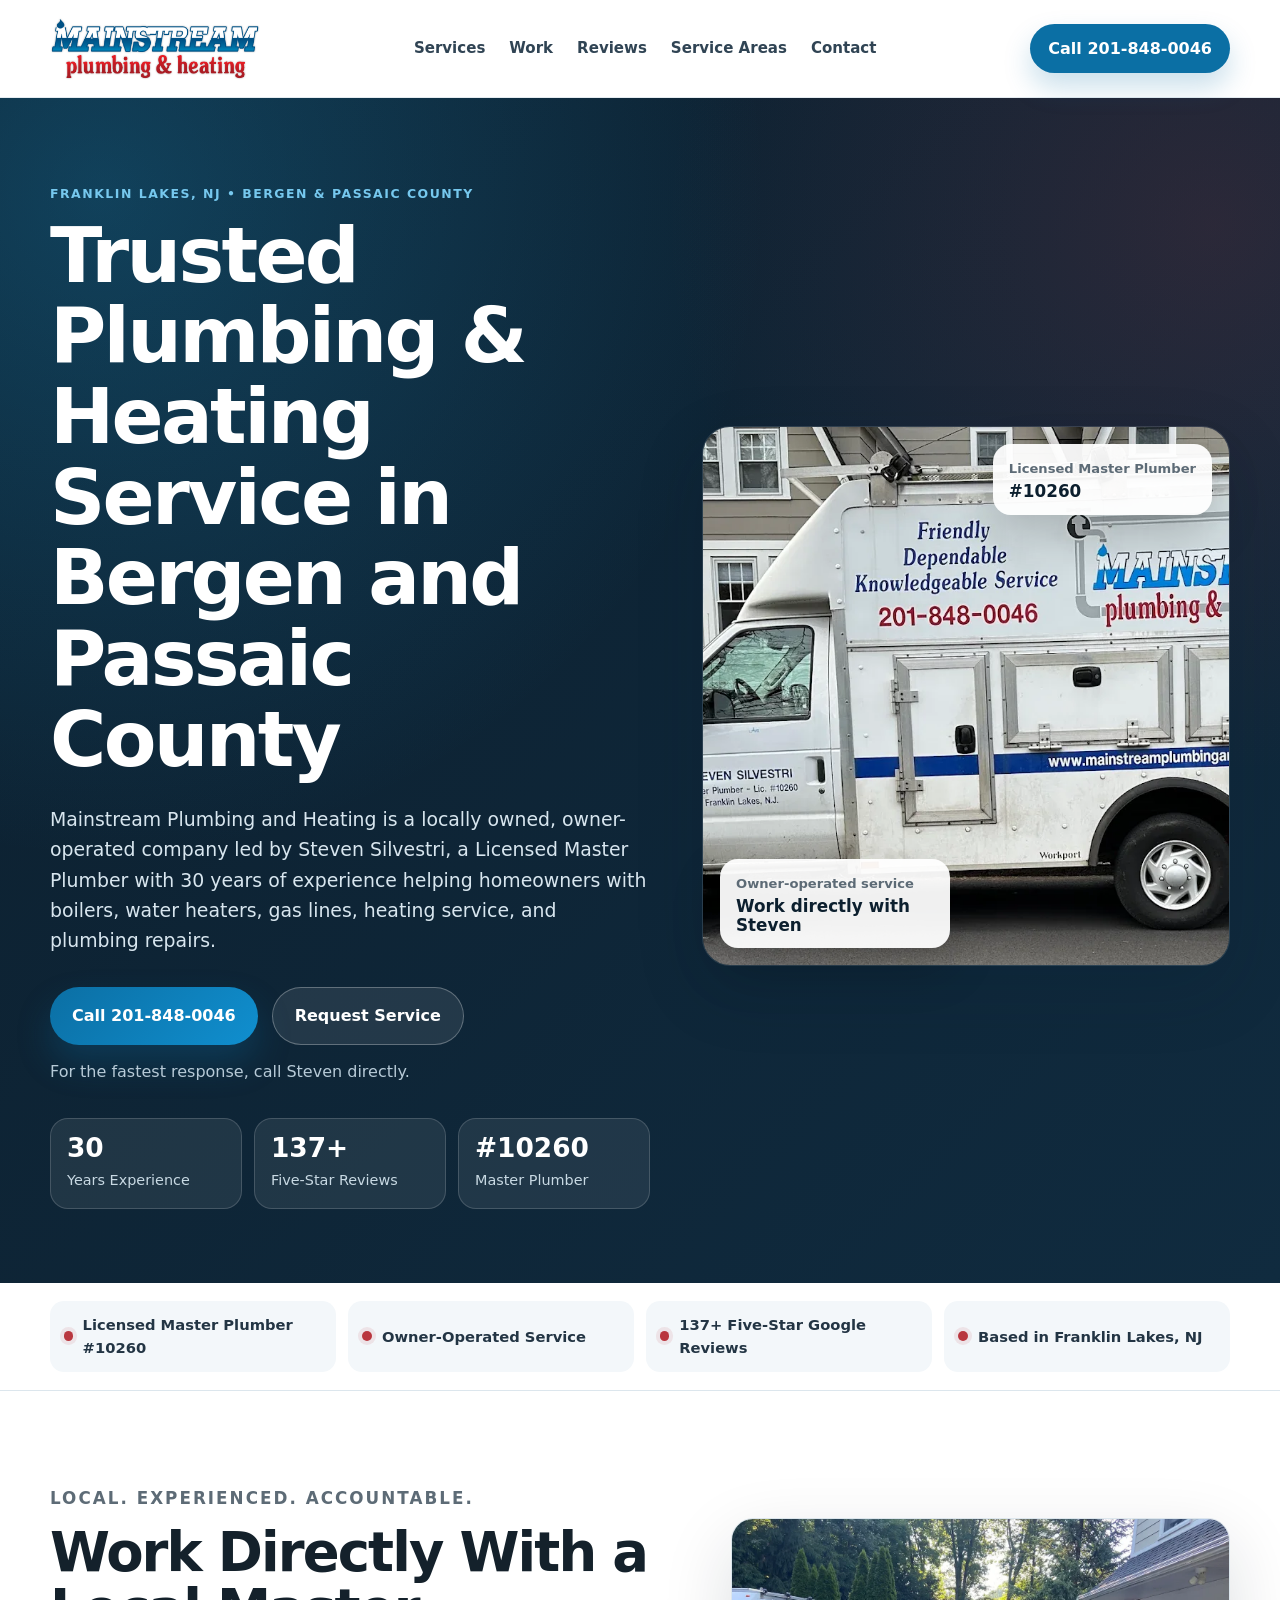
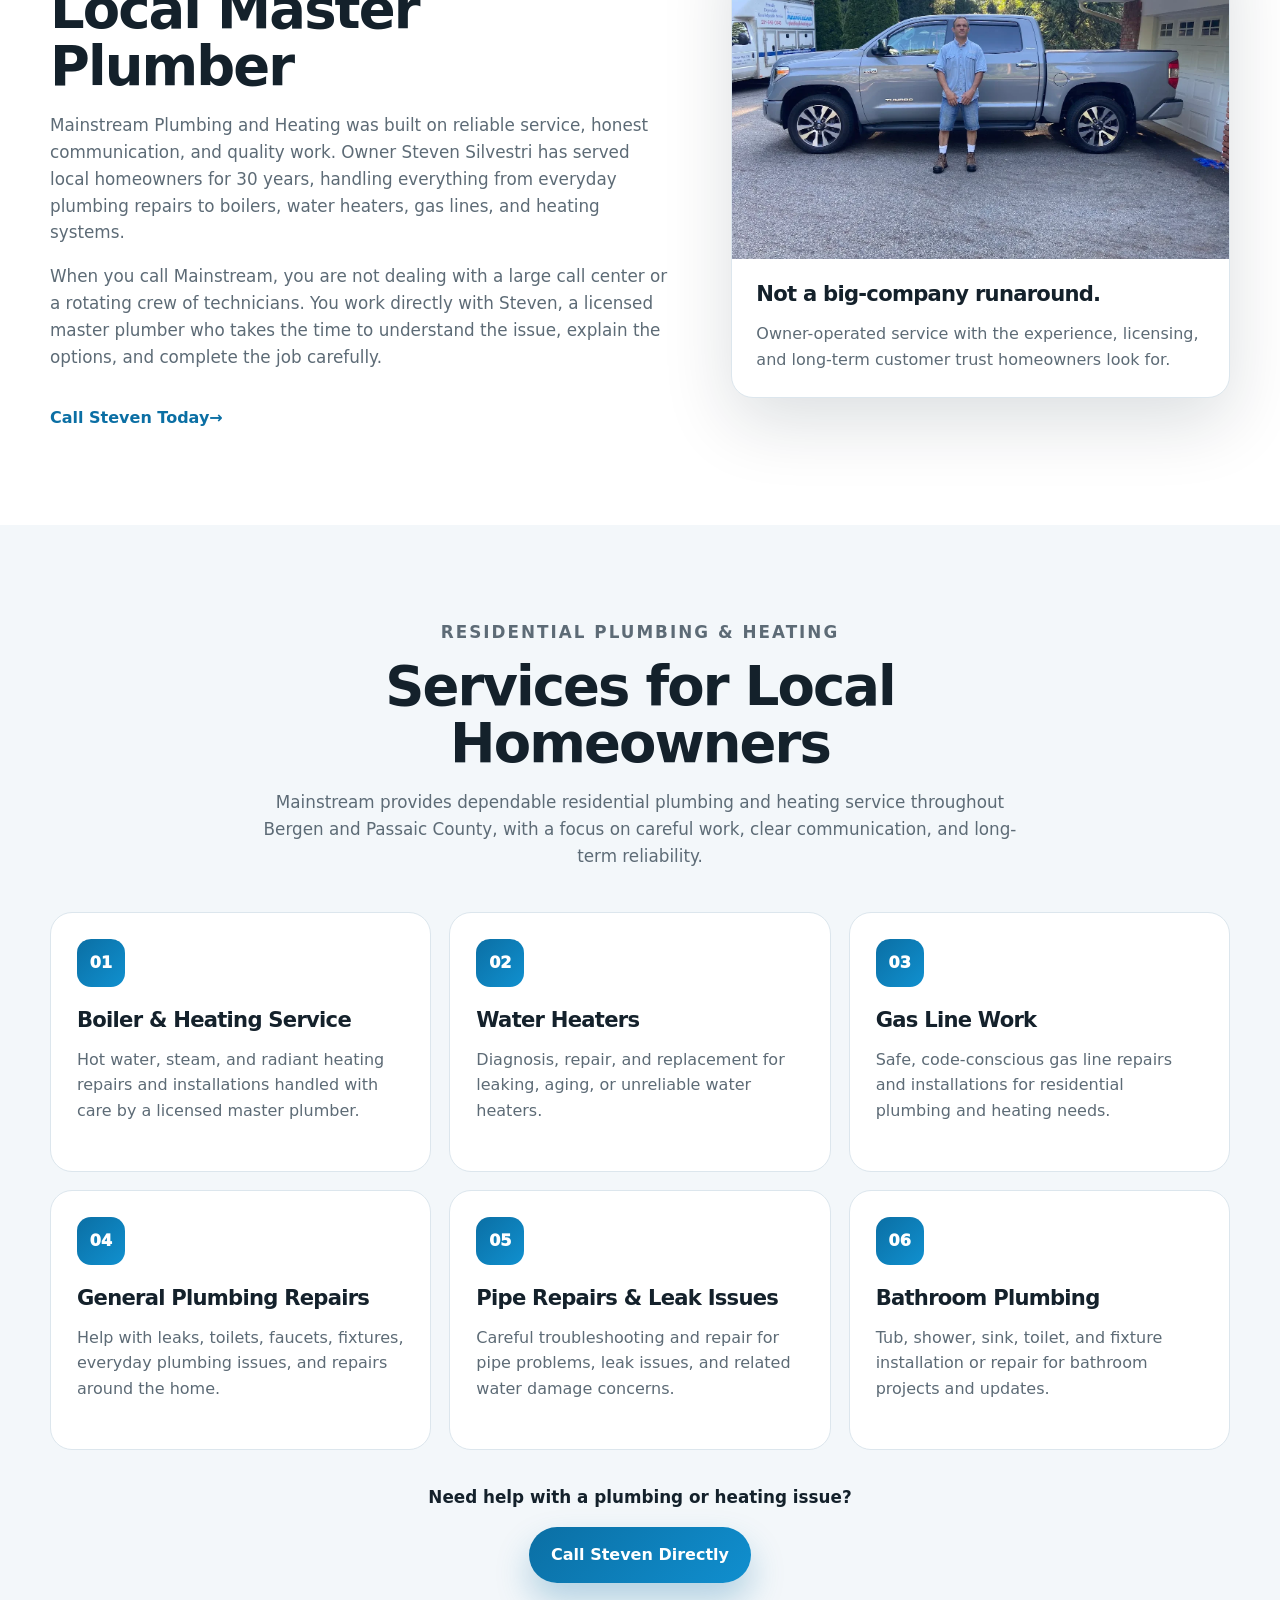
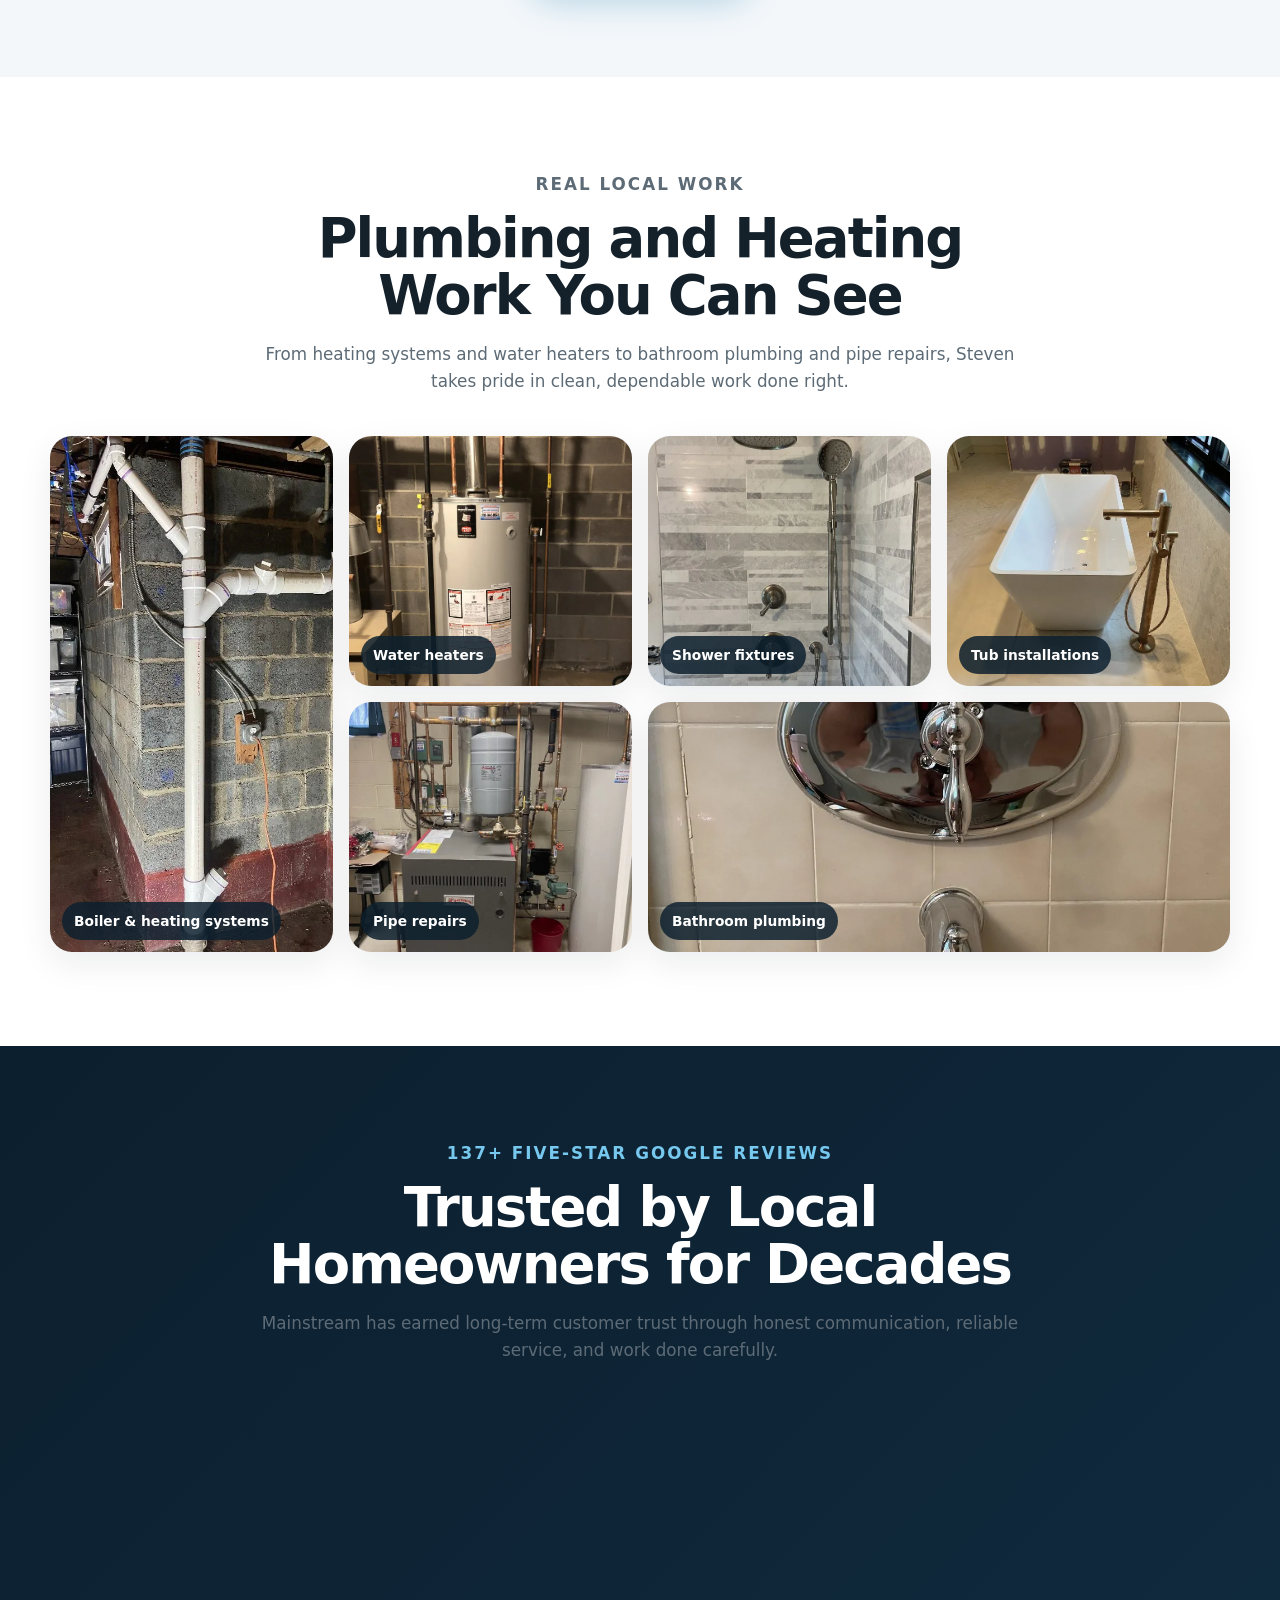
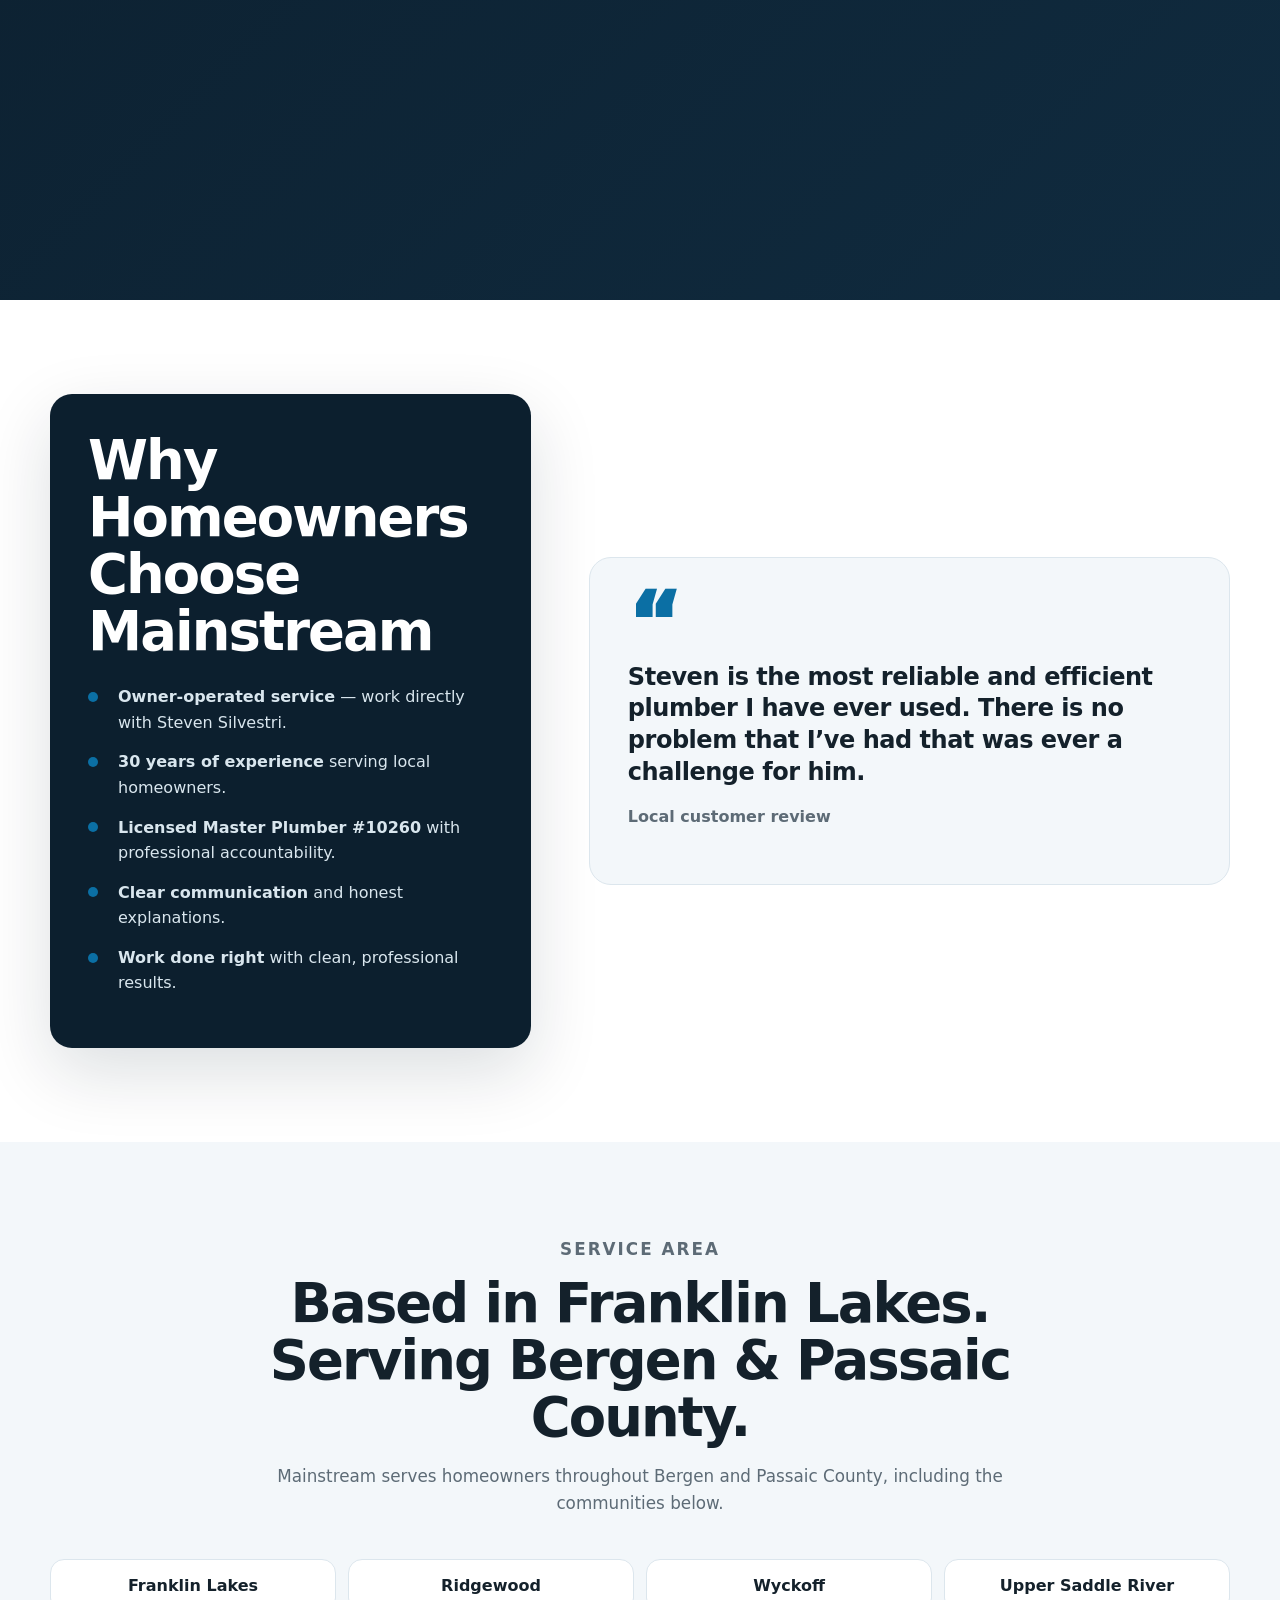
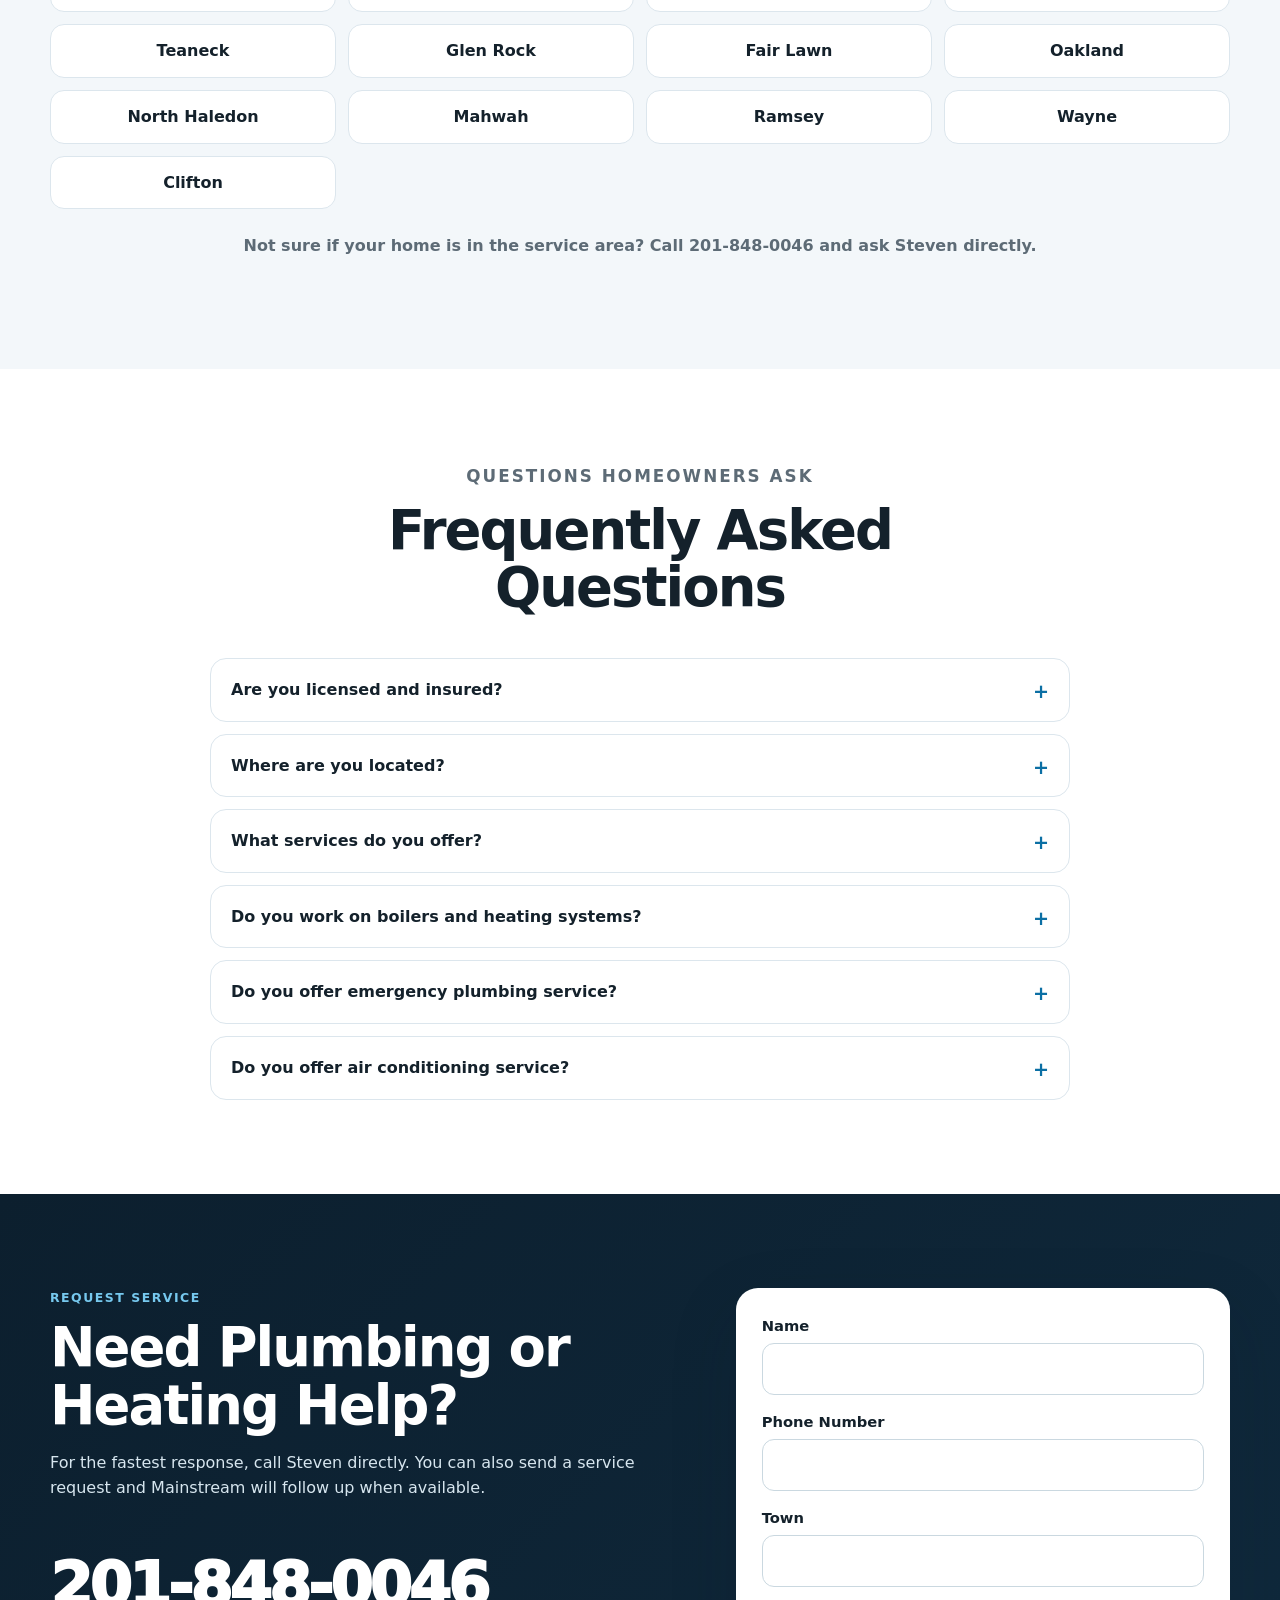
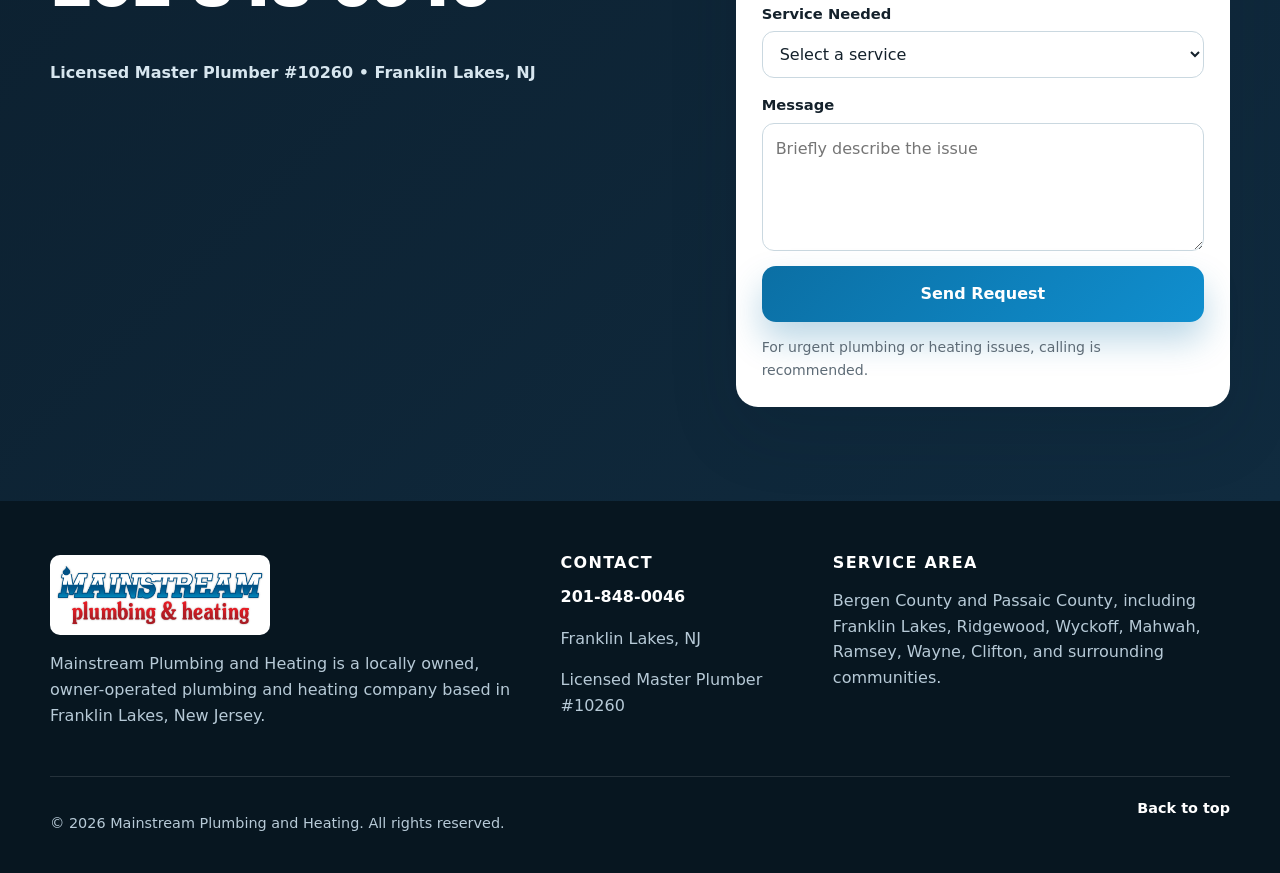
==== mainstream_site 2/index.html @ f7c39eb9 "Add files via upload" ====
<!doctype html>
<html lang="en">
<head>
  <meta charset="utf-8">
  <meta name="viewport" content="width=device-width, initial-scale=1">
  <title>Mainstream Plumbing and Heating | Franklin Lakes NJ Plumber</title>
  <meta name="description" content="Mainstream Plumbing and Heating is an owner-operated plumbing and heating company based in Franklin Lakes, NJ. Call Steven Silvestri, Licensed Master Plumber #10260, for boilers, water heaters, gas lines, and plumbing repairs across Bergen and Passaic County.">
  <meta name="theme-color" content="#0b5d8f">
  <meta property="og:title" content="Mainstream Plumbing and Heating | Franklin Lakes NJ Plumber">
  <meta property="og:description" content="Owner-operated plumbing and heating service in Bergen and Passaic County. Licensed Master Plumber #10260. 30 years of experience. 137+ five-star Google reviews.">
  <meta property="og:type" content="website">
  <meta property="og:image" content="assets/steven-truck.webp">
  <link rel="canonical" href="https://mainstreamplumbingandheating.com/">
  <link rel="stylesheet" href="styles.css">
  <script type="application/ld+json">
  {
    "@context": "https://schema.org",
    "@type": "Plumber",
    "name": "Mainstream Plumbing and Heating",
    "image": "https://mainstreamplumbingandheating.com/assets/logo.png",
    "url": "https://mainstreamplumbingandheating.com/",
    "telephone": "+1-201-848-0046",
    "email": "mainstream95@yahoo.com",
    "founder": "Steven Silvestri",
    "address": {
      "@type": "PostalAddress",
      "addressLocality": "Franklin Lakes",
      "addressRegion": "NJ",
      "addressCountry": "US"
    },
    "areaServed": ["Bergen County NJ", "Passaic County NJ", "Franklin Lakes NJ", "Ridgewood NJ", "Wyckoff NJ", "Upper Saddle River NJ", "Teaneck NJ", "Glen Rock NJ", "Fair Lawn NJ", "Oakland NJ", "North Haledon NJ", "Mahwah NJ", "Ramsey NJ", "Wayne NJ", "Clifton NJ"],
    "priceRange": "$$",
    "description": "Owner-operated plumbing and heating service based in Franklin Lakes, NJ. Licensed Master Plumber #10260 serving Bergen and Passaic County homeowners."
  }
  </script>
</head>
<body>
  <a class="skip-link" href="#main">Skip to main content</a>

  <header class="site-header" data-header>
    <div class="container header-inner">
      <a class="brand" href="#top" aria-label="Mainstream Plumbing and Heating home">
        <img src="assets/logo.png" alt="Mainstream Plumbing and Heating logo" width="375" height="123">
      </a>
      <nav class="desktop-nav" aria-label="Primary navigation">
        <a href="#services">Services</a>
        <a href="#work">Work</a>
        <a href="#reviews">Reviews</a>
        <a href="#areas">Service Areas</a>
        <a href="#contact">Contact</a>
      </nav>
      <a class="header-call" href="tel:12018480046" aria-label="Call Mainstream Plumbing and Heating at 201-848-0046">Call 201-848-0046</a>
      <button class="menu-toggle" type="button" aria-expanded="false" aria-controls="mobile-menu" data-menu-toggle>
        <span></span><span></span><span></span>
        <span class="sr-only">Open menu</span>
      </button>
    </div>
    <nav id="mobile-menu" class="mobile-nav" aria-label="Mobile navigation" data-mobile-nav>
      <a href="#services">Services</a>
      <a href="#work">Work</a>
      <a href="#reviews">Reviews</a>
      <a href="#areas">Service Areas</a>
      <a href="#contact">Contact</a>
      <a class="mobile-call" href="tel:12018480046">Call 201-848-0046</a>
    </nav>
  </header>

  <main id="main">
    <section id="top" class="hero section-dark">
      <div class="container hero-grid">
        <div class="hero-copy reveal">
          <p class="eyebrow">Franklin Lakes, NJ • Bergen & Passaic County</p>
          <h1>Trusted Plumbing & Heating Service in Bergen and Passaic County</h1>
          <p class="hero-text">Mainstream Plumbing and Heating is a locally owned, owner-operated company led by Steven Silvestri, a Licensed Master Plumber with 30 years of experience helping homeowners with boilers, water heaters, gas lines, heating service, and plumbing repairs.</p>
          <div class="hero-actions">
            <a class="btn btn-primary" href="tel:12018480046">Call 201-848-0046</a>
            <a class="btn btn-secondary" href="#contact">Request Service</a>
          </div>
          <p class="fast-note">For the fastest response, call Steven directly.</p>
          <div class="stat-row" aria-label="Business highlights">
            <div><strong>30</strong><span>Years Experience</span></div>
            <div><strong>137+</strong><span>Five-Star Reviews</span></div>
            <div><strong>#10260</strong><span>Master Plumber</span></div>
          </div>
        </div>
        <div class="hero-media reveal reveal-delay-1">
          <img src="assets/steven-truck.webp" alt="Steven Silvestri standing with Mainstream Plumbing and Heating work vehicles" width="1360" height="754" fetchpriority="high">
          <div class="floating-card top-card">
            <span>Licensed Master Plumber</span>
            <strong>#10260</strong>
          </div>
          <div class="floating-card bottom-card">
            <span>Owner-operated service</span>
            <strong>Work directly with Steven</strong>
          </div>
        </div>
      </div>
    </section>

    <section class="trust-strip" aria-label="Trust highlights">
      <div class="container trust-grid reveal-group">
        <div class="trust-item reveal"><span></span>Licensed Master Plumber #10260</div>
        <div class="trust-item reveal"><span></span>Owner-Operated Service</div>
        <div class="trust-item reveal"><span></span>137+ Five-Star Google Reviews</div>
        <div class="trust-item reveal"><span></span>Based in Franklin Lakes, NJ</div>
      </div>
    </section>

    <section class="section about" id="about">
      <div class="container split-grid">
        <div class="section-copy reveal">
          <p class="eyebrow">Local. Experienced. Accountable.</p>
          <h2>Work Directly With a Local Master Plumber</h2>
          <p>Mainstream Plumbing and Heating was built on reliable service, honest communication, and quality work. Owner Steven Silvestri has served local homeowners for 30 years, handling everything from everyday plumbing repairs to boilers, water heaters, gas lines, and heating systems.</p>
          <p>When you call Mainstream, you are not dealing with a large call center or a rotating crew of technicians. You work directly with Steven, a licensed master plumber who takes the time to understand the issue, explain the options, and complete the job carefully.</p>
          <a class="text-link" href="tel:12018480046">Call Steven Today <span aria-hidden="true">→</span></a>
        </div>
        <div class="about-card reveal reveal-delay-1">
          <img src="assets/truck.webp" alt="Mainstream Plumbing and Heating service truck with logo and phone number" width="1360" height="1020" loading="lazy">
          <div class="card-copy">
            <h3>Not a big-company runaround.</h3>
            <p>Owner-operated service with the experience, licensing, and long-term customer trust homeowners look for.</p>
          </div>
        </div>
      </div>
    </section>

    <section class="section services section-soft" id="services">
      <div class="container">
        <div class="section-heading reveal">
          <p class="eyebrow">Residential Plumbing & Heating</p>
          <h2>Services for Local Homeowners</h2>
          <p>Mainstream provides dependable residential plumbing and heating service throughout Bergen and Passaic County, with a focus on careful work, clear communication, and long-term reliability.</p>
        </div>
        <div class="services-grid reveal-group">
          <article class="service-card reveal">
            <div class="service-icon">01</div>
            <h3>Boiler & Heating Service</h3>
            <p>Hot water, steam, and radiant heating repairs and installations handled with care by a licensed master plumber.</p>
          </article>
          <article class="service-card reveal">
            <div class="service-icon">02</div>
            <h3>Water Heaters</h3>
            <p>Diagnosis, repair, and replacement for leaking, aging, or unreliable water heaters.</p>
          </article>
          <article class="service-card reveal">
            <div class="service-icon">03</div>
            <h3>Gas Line Work</h3>
            <p>Safe, code-conscious gas line repairs and installations for residential plumbing and heating needs.</p>
          </article>
          <article class="service-card reveal">
            <div class="service-icon">04</div>
            <h3>General Plumbing Repairs</h3>
            <p>Help with leaks, toilets, faucets, fixtures, everyday plumbing issues, and repairs around the home.</p>
          </article>
          <article class="service-card reveal">
            <div class="service-icon">05</div>
            <h3>Pipe Repairs & Leak Issues</h3>
            <p>Careful troubleshooting and repair for pipe problems, leak issues, and related water damage concerns.</p>
          </article>
          <article class="service-card reveal">
            <div class="service-icon">06</div>
            <h3>Bathroom Plumbing</h3>
            <p>Tub, shower, sink, toilet, and fixture installation or repair for bathroom projects and updates.</p>
          </article>
        </div>
        <div class="section-cta reveal">
          <p>Need help with a plumbing or heating issue?</p>
          <a class="btn btn-primary" href="tel:12018480046">Call Steven Directly</a>
        </div>
      </div>
    </section>

    <section class="section work" id="work">
      <div class="container">
        <div class="section-heading reveal">
          <p class="eyebrow">Real Local Work</p>
          <h2>Plumbing and Heating Work You Can See</h2>
          <p>From heating systems and water heaters to bathroom plumbing and pipe repairs, Steven takes pride in clean, dependable work done right.</p>
        </div>
        <div class="gallery reveal-group">
          <figure class="gallery-item gallery-large reveal">
            <img src="assets/boiler.webp" alt="Boiler and heating system serviced by Mainstream Plumbing and Heating" width="693" height="923" loading="lazy">
            <figcaption>Boiler & heating systems</figcaption>
          </figure>
          <figure class="gallery-item reveal">
            <img src="assets/water-heater.webp" alt="Residential water heater installation" width="1536" height="2048" loading="lazy">
            <figcaption>Water heaters</figcaption>
          </figure>
          <figure class="gallery-item reveal">
            <img src="assets/shower-fixtures.webp" alt="Shower fixture installation" width="691" height="923" loading="lazy">
            <figcaption>Shower fixtures</figcaption>
          </figure>
          <figure class="gallery-item reveal">
            <img src="assets/tub-installation.webp" alt="Freestanding tub installation" width="691" height="925" loading="lazy">
            <figcaption>Tub installations</figcaption>
          </figure>
          <figure class="gallery-item reveal">
            <img src="assets/pipe-repair.webp" alt="Basement pipe repair and plumbing work" width="688" height="919" loading="lazy">
            <figcaption>Pipe repairs</figcaption>
          </figure>
          <figure class="gallery-item gallery-wide reveal">
            <img src="assets/bathroom-vanity.webp" alt="Completed bathroom vanity plumbing project" width="1228" height="917" loading="lazy">
            <figcaption>Bathroom plumbing</figcaption>
          </figure>
        </div>
      </div>
    </section>

    <section class="section reviews section-dark" id="reviews">
      <div class="container">
        <div class="section-heading reveal">
          <p class="eyebrow">137+ Five-Star Google Reviews</p>
          <h2>Trusted by Local Homeowners for Decades</h2>
          <p>Mainstream has earned long-term customer trust through honest communication, reliable service, and work done carefully.</p>
        </div>
        <div class="reviews-grid reveal-group">
          <article class="review-card reveal">
            <div class="stars" aria-label="Five-star review">★★★★★</div>
            <p>“Steve from Mainstream Plumbing has been an absolute lifesaver for us. He is prompt, reliable, incredibly trustworthy, and always takes the time to explain the options clearly.”</p>
          </article>
          <article class="review-card reveal">
            <div class="stars" aria-label="Five-star review">★★★★★</div>
            <p>“I’ve worked with Steve for over 10 years, and I honestly can’t recommend him enough. When I’ve had no heat, he has been at my house within just a few hours.”</p>
          </article>
          <article class="review-card reveal">
            <div class="stars" aria-label="Five-star review">★★★★★</div>
            <p>“Reliable, professional, and easy to work with. Every job he has done at my house has been done right the first time.”</p>
          </article>
          <article class="review-card reveal">
            <div class="stars" aria-label="Five-star review">★★★★★</div>
            <p>“Steve is always timely, professional, courteous, and fair. I don’t even bother looking for another plumber.”</p>
          </article>
        </div>
        <div class="section-cta reveal">
          <p>Call the local plumber homeowners recommend.</p>
          <a class="btn btn-light" href="tel:12018480046">Call 201-848-0046</a>
        </div>
      </div>
    </section>

    <section class="section why">
      <div class="container split-grid reverse">
        <div class="why-panel reveal">
          <h2>Why Homeowners Choose Mainstream</h2>
          <ul class="check-list">
            <li><strong>Owner-operated service</strong> — work directly with Steven Silvestri.</li>
            <li><strong>30 years of experience</strong> serving local homeowners.</li>
            <li><strong>Licensed Master Plumber #10260</strong> with professional accountability.</li>
            <li><strong>Clear communication</strong> and honest explanations.</li>
            <li><strong>Work done right</strong> with clean, professional results.</li>
          </ul>
        </div>
        <div class="quote-panel reveal reveal-delay-1">
          <p class="quote-mark">“</p>
          <blockquote>Steven is the most reliable and efficient plumber I have ever used. There is no problem that I’ve had that was ever a challenge for him.</blockquote>
          <p class="quote-source">Local customer review</p>
        </div>
      </div>
    </section>

    <section class="section areas section-soft" id="areas">
      <div class="container">
        <div class="section-heading reveal">
          <p class="eyebrow">Service Area</p>
          <h2>Based in Franklin Lakes. Serving Bergen & Passaic County.</h2>
          <p>Mainstream serves homeowners throughout Bergen and Passaic County, including the communities below.</p>
        </div>
        <div class="town-grid reveal-group" aria-label="Service towns">
          <span class="reveal">Franklin Lakes</span>
          <span class="reveal">Ridgewood</span>
          <span class="reveal">Wyckoff</span>
          <span class="reveal">Upper Saddle River</span>
          <span class="reveal">Teaneck</span>
          <span class="reveal">Glen Rock</span>
          <span class="reveal">Fair Lawn</span>
          <span class="reveal">Oakland</span>
          <span class="reveal">North Haledon</span>
          <span class="reveal">Mahwah</span>
          <span class="reveal">Ramsey</span>
          <span class="reveal">Wayne</span>
          <span class="reveal">Clifton</span>
        </div>
        <p class="area-note reveal">Not sure if your home is in the service area? Call 201-848-0046 and ask Steven directly.</p>
      </div>
    </section>

    <section class="section faq" id="faq">
      <div class="container narrow">
        <div class="section-heading reveal">
          <p class="eyebrow">Questions Homeowners Ask</p>
          <h2>Frequently Asked Questions</h2>
        </div>
        <div class="faq-list reveal-group">
          <details class="faq-item reveal">
            <summary>Are you licensed and insured?</summary>
            <p>Yes. Mainstream Plumbing and Heating is led by Steven Silvestri, Licensed Master Plumber #10260.</p>
          </details>
          <details class="faq-item reveal">
            <summary>Where are you located?</summary>
            <p>Mainstream is based in Franklin Lakes, NJ and serves homeowners throughout Bergen and Passaic County.</p>
          </details>
          <details class="faq-item reveal">
            <summary>What services do you offer?</summary>
            <p>Mainstream provides residential plumbing and heating services, including boiler work, water heaters, gas lines, general plumbing repairs, pipe repairs, bathroom plumbing, fixture installations, and drain cleaning.</p>
          </details>
          <details class="faq-item reveal">
            <summary>Do you work on boilers and heating systems?</summary>
            <p>Yes. Mainstream works on plumbing and heating systems, including hot water, steam, and radiant heating repairs and installations.</p>
          </details>
          <details class="faq-item reveal">
            <summary>Do you offer emergency plumbing service?</summary>
            <p>Mainstream does not advertise 24/7 emergency service. For urgent plumbing or heating issues, call directly and Steven will respond when available.</p>
          </details>
          <details class="faq-item reveal">
            <summary>Do you offer air conditioning service?</summary>
            <p>No. Mainstream focuses on plumbing and heating, not air conditioning service.</p>
          </details>
        </div>
      </div>
    </section>

    <section class="section contact section-dark" id="contact">
      <div class="container contact-grid">
        <div class="contact-copy reveal">
          <p class="eyebrow">Request Service</p>
          <h2>Need Plumbing or Heating Help?</h2>
          <p>For the fastest response, call Steven directly. You can also send a service request and Mainstream will follow up when available.</p>
          <a class="big-phone" href="tel:12018480046">201-848-0046</a>
          <p class="license-line">Licensed Master Plumber #10260 • Franklin Lakes, NJ</p>
        </div>
        <form class="contact-form reveal reveal-delay-1" name="service-request" method="POST" data-netlify="true" netlify-honeypot="bot-field" action="/thank-you.html">
          <input type="hidden" name="form-name" value="service-request">
          <p class="hidden"><label>Don’t fill this out: <input name="bot-field"></label></p>
          <div class="form-row">
            <label for="name">Name</label>
            <input id="name" name="name" type="text" autocomplete="name" required>
          </div>
          <div class="form-row">
            <label for="phone">Phone Number</label>
            <input id="phone" name="phone" type="tel" autocomplete="tel" required>
          </div>
          <div class="form-row">
            <label for="town">Town</label>
            <input id="town" name="town" type="text" autocomplete="address-level2">
          </div>
          <div class="form-row">
            <label for="service">Service Needed</label>
            <select id="service" name="service">
              <option value="">Select a service</option>
              <option>Boiler / heating service</option>
              <option>Water heater</option>
              <option>Gas line work</option>
              <option>General plumbing repair</option>
              <option>Pipe repair / leak issue</option>
              <option>Bathroom plumbing</option>
              <option>Drain cleaning</option>
              <option>Other</option>
            </select>
          </div>
          <div class="form-row">
            <label for="message">Message</label>
            <textarea id="message" name="message" rows="4" placeholder="Briefly describe the issue"></textarea>
          </div>
          <button class="btn btn-primary form-button" type="submit">Send Request</button>
          <p class="form-note">For urgent plumbing or heating issues, calling is recommended.</p>
        </form>
      </div>
    </section>
  </main>

  <footer class="site-footer">
    <div class="container footer-grid">
      <div>
        <img class="footer-logo" src="assets/logo.png" alt="Mainstream Plumbing and Heating logo" width="375" height="123">
        <p>Mainstream Plumbing and Heating is a locally owned, owner-operated plumbing and heating company based in Franklin Lakes, New Jersey.</p>
      </div>
      <div>
        <h2>Contact</h2>
        <a href="tel:12018480046">201-848-0046</a>
        <p>Franklin Lakes, NJ</p>
        <p>Licensed Master Plumber #10260</p>
      </div>
      <div>
        <h2>Service Area</h2>
        <p>Bergen County and Passaic County, including Franklin Lakes, Ridgewood, Wyckoff, Mahwah, Ramsey, Wayne, Clifton, and surrounding communities.</p>
      </div>
    </div>
    <div class="container footer-bottom">
      <p>© <span data-year></span> Mainstream Plumbing and Heating. All rights reserved.</p>
      <a href="#top">Back to top</a>
    </div>
  </footer>

  <a class="sticky-call" href="tel:12018480046" aria-label="Call Mainstream Plumbing and Heating">Call 201-848-0046</a>

  <script src="script.js"></script>
</body>
</html>
---- mainstream_site 2/styles.css ----
:root{
  --blue:#0b6fa4;
  --blue-dark:#06486d;
  --navy:#0c1f2e;
  --navy-2:#102b3f;
  --red:#b9363e;
  --ink:#14212b;
  --muted:#5d6b76;
  --soft:#f3f7fa;
  --line:#dce6ed;
  --white:#ffffff;
  --shadow:0 24px 70px rgba(5,25,40,.14);
  --radius:22px;
  --radius-sm:14px;
  --container:1180px;
}
*{box-sizing:border-box}
html{scroll-behavior:smooth}
body{margin:0;font-family:Inter,ui-sans-serif,system-ui,-apple-system,BlinkMacSystemFont,"Segoe UI",Arial,sans-serif;color:var(--ink);background:var(--white);line-height:1.6;text-rendering:optimizeLegibility}
img{max-width:100%;display:block;height:auto}
a{color:inherit;text-decoration:none}
button,input,select,textarea{font:inherit}
.container{width:min(var(--container),calc(100% - 40px));margin-inline:auto}
.narrow{width:min(860px,calc(100% - 40px))}
.skip-link{position:absolute;left:-999px;top:12px;background:var(--navy);color:#fff;padding:10px 14px;border-radius:10px;z-index:1000}.skip-link:focus{left:12px}
.sr-only{position:absolute;width:1px;height:1px;padding:0;margin:-1px;overflow:hidden;clip:rect(0,0,0,0);white-space:nowrap;border:0}
.site-header{position:sticky;top:0;z-index:90;background:rgba(255,255,255,.92);backdrop-filter:blur(18px);border-bottom:1px solid rgba(220,230,237,.75);transition:box-shadow .25s ease,background .25s ease}.site-header.is-scrolled{box-shadow:0 10px 30px rgba(5,25,40,.08)}
.header-inner{display:flex;align-items:center;justify-content:space-between;gap:22px;padding:14px 0}.brand img{width:210px;height:auto}.desktop-nav{display:flex;align-items:center;gap:24px;font-weight:750;font-size:.94rem;color:#304454}.desktop-nav a{position:relative}.desktop-nav a::after{content:"";position:absolute;left:0;bottom:-7px;width:0;height:2px;background:var(--blue);transition:width .22s ease}.desktop-nav a:hover::after{width:100%}
.header-call{display:inline-flex;align-items:center;justify-content:center;padding:12px 18px;border-radius:999px;background:var(--blue);color:#fff;font-weight:850;box-shadow:0 14px 28px rgba(11,111,164,.22);transition:transform .2s ease,background .2s ease}.header-call:hover{transform:translateY(-2px);background:var(--blue-dark)}
.menu-toggle{display:none;background:transparent;border:0;padding:8px;cursor:pointer}.menu-toggle span:not(.sr-only){display:block;width:26px;height:2px;background:var(--navy);margin:5px 0;border-radius:2px}.mobile-nav{display:none;border-top:1px solid var(--line);padding:12px 20px 18px;background:#fff}.mobile-nav a{display:block;padding:12px 0;font-weight:800}.mobile-call{margin-top:8px;text-align:center;background:var(--blue);color:#fff;border-radius:12px!important;padding:13px!important}
.section{padding:94px 0}.section-dark{background:linear-gradient(135deg,var(--navy),var(--navy-2));color:#fff}.section-soft{background:var(--soft)}.eyebrow{font-weight:900;letter-spacing:.12em;text-transform:uppercase;color:var(--blue);font-size:.78rem;margin:0 0 12px}.section-dark .eyebrow{color:#76c8ee}h1,h2,h3{line-height:1.05;margin:0;color:inherit;letter-spacing:-.035em}h1{font-size:clamp(2.65rem,6vw,5.25rem);max-width:800px}h2{font-size:clamp(2rem,4.5vw,3.4rem)}h3{font-size:1.32rem}.hero{position:relative;overflow:hidden;padding:86px 0 74px}.hero::before{content:"";position:absolute;inset:-20%;background:radial-gradient(circle at 20% 20%,rgba(29,151,205,.28),transparent 34%),radial-gradient(circle at 82% 22%,rgba(185,54,62,.17),transparent 28%);pointer-events:none}.hero-grid{position:relative;display:grid;grid-template-columns:minmax(0,1fr) minmax(420px,.88fr);gap:52px;align-items:center}.hero-text{font-size:1.18rem;color:#d8e6ef;max-width:740px;margin:24px 0 0}.hero-actions{display:flex;gap:14px;flex-wrap:wrap;margin-top:32px}.btn{display:inline-flex;align-items:center;justify-content:center;border:0;border-radius:999px;padding:15px 22px;font-weight:900;min-height:52px;transition:transform .2s ease,box-shadow .2s ease,background .2s ease,color .2s ease}.btn:hover{transform:translateY(-2px)}.btn-primary{background:linear-gradient(135deg,var(--blue),#108fcf);color:#fff;box-shadow:0 18px 34px rgba(11,111,164,.28)}.btn-primary:hover{background:linear-gradient(135deg,var(--blue-dark),var(--blue))}.btn-secondary{border:1px solid rgba(255,255,255,.28);color:#fff;background:rgba(255,255,255,.09)}.btn-light{background:#fff;color:var(--navy)}.fast-note{margin-top:14px;color:#b7cad7}.stat-row{display:grid;grid-template-columns:repeat(3,1fr);gap:12px;margin-top:34px;max-width:620px}.stat-row div{padding:16px;border:1px solid rgba(255,255,255,.16);background:rgba(255,255,255,.08);border-radius:18px}.stat-row strong{display:block;font-size:1.65rem;line-height:1;color:#fff}.stat-row span{display:block;margin-top:7px;font-size:.9rem;color:#c8d9e3}.hero-media{position:relative}.hero-media img{height:540px;width:100%;object-fit:cover;border-radius:28px;box-shadow:var(--shadow);border:1px solid rgba(255,255,255,.12)}.floating-card{position:absolute;background:rgba(255,255,255,.94);color:var(--navy);box-shadow:0 18px 50px rgba(0,0,0,.2);border-radius:18px;padding:14px 16px;max-width:230px}.floating-card span{display:block;color:var(--muted);font-size:.82rem;font-weight:800}.floating-card strong{display:block;font-size:1.05rem;line-height:1.1;margin-top:3px}.top-card{top:18px;right:18px}.bottom-card{bottom:18px;left:18px}
.trust-strip{padding:18px 0;background:#fff;border-bottom:1px solid var(--line)}.trust-grid{display:grid;grid-template-columns:repeat(4,1fr);gap:12px}.trust-item{display:flex;align-items:center;gap:10px;padding:12px 14px;border-radius:14px;background:var(--soft);font-weight:850;color:#233544;font-size:.92rem}.trust-item span{width:10px;height:10px;background:var(--red);border-radius:999px;box-shadow:0 0 0 4px rgba(185,54,62,.1)}
.split-grid{display:grid;grid-template-columns:minmax(0,1fr) minmax(360px,.8fr);gap:58px;align-items:center}.split-grid.reverse{grid-template-columns:minmax(360px,.75fr) minmax(0,1fr)}.section-copy p,.section-heading p{color:var(--muted);font-size:1.05rem}.section-copy p{max-width:720px}.text-link{display:inline-flex;margin-top:18px;color:var(--blue);font-weight:900}.about-card{background:#fff;border:1px solid var(--line);border-radius:var(--radius);box-shadow:var(--shadow);overflow:hidden}.about-card img{height:340px;width:100%;object-fit:cover}.card-copy{padding:24px}.card-copy p{color:var(--muted);margin-bottom:0}.section-heading{max-width:760px;margin:0 auto 42px;text-align:center}.services-grid{display:grid;grid-template-columns:repeat(3,1fr);gap:18px}.service-card{background:#fff;border:1px solid var(--line);border-radius:var(--radius);padding:26px;min-height:260px;transition:transform .25s ease,box-shadow .25s ease,border-color .25s ease}.service-card:hover{transform:translateY(-6px);box-shadow:var(--shadow);border-color:#b9d9e9}.service-icon{display:inline-flex;width:48px;height:48px;align-items:center;justify-content:center;border-radius:14px;background:linear-gradient(135deg,var(--blue),#1090cf);color:#fff;font-weight:950;margin-bottom:22px}.service-card p{color:var(--muted);margin-bottom:0}.section-cta{margin-top:34px;text-align:center}.section-cta p{font-weight:850;font-size:1.05rem}.gallery{display:grid;grid-template-columns:repeat(4,1fr);grid-auto-rows:250px;gap:16px}.gallery-item{position:relative;margin:0;border-radius:var(--radius);overflow:hidden;background:var(--soft);box-shadow:0 12px 34px rgba(5,25,40,.08)}.gallery-item img{width:100%;height:100%;object-fit:cover;transition:transform .45s ease}.gallery-item:hover img{transform:scale(1.04)}.gallery-item figcaption{position:absolute;left:12px;bottom:12px;background:rgba(12,31,46,.84);color:#fff;border-radius:999px;padding:8px 12px;font-weight:850;font-size:.86rem}.gallery-large{grid-row:span 2}.gallery-wide{grid-column:span 2}.reviews-grid{display:grid;grid-template-columns:repeat(4,1fr);gap:18px}.review-card{background:rgba(255,255,255,.08);border:1px solid rgba(255,255,255,.15);border-radius:var(--radius);padding:24px}.stars{letter-spacing:.08em;color:#ffce5c;font-size:.9rem;margin-bottom:14px}.review-card p{color:#e4eef5;margin:0}.why-panel{background:var(--navy);color:#fff;border-radius:var(--radius);padding:38px;box-shadow:var(--shadow)}.check-list{list-style:none;padding:0;margin:24px 0 0}.check-list li{position:relative;padding-left:30px;margin:14px 0;color:#d9e6ee}.check-list li::before{content:"";position:absolute;left:0;top:.48em;width:10px;height:10px;border-radius:999px;background:var(--blue)}.quote-panel{border-radius:var(--radius);background:var(--soft);padding:38px;border:1px solid var(--line)}.quote-mark{font-size:5rem;line-height:.7;margin:0;color:var(--blue);font-weight:950}.quote-panel blockquote{font-size:1.5rem;line-height:1.32;margin:10px 0;color:var(--ink);font-weight:800;letter-spacing:-.02em}.quote-source{color:var(--muted);font-weight:850}.town-grid{display:grid;grid-template-columns:repeat(4,1fr);gap:12px}.town-grid span{display:block;background:#fff;border:1px solid var(--line);border-radius:14px;padding:13px 14px;text-align:center;font-weight:850}.area-note{text-align:center;color:var(--muted);font-weight:800;margin-top:24px}.faq-list{display:grid;gap:12px}.faq-item{border:1px solid var(--line);border-radius:16px;background:#fff;padding:0;overflow:hidden}.faq-item summary{cursor:pointer;padding:18px 20px;font-weight:900;list-style:none}.faq-item summary::-webkit-details-marker{display:none}.faq-item summary::after{content:"+";float:right;color:var(--blue);font-size:1.2rem}.faq-item[open] summary::after{content:"–"}.faq-item p{padding:0 20px 18px;margin:0;color:var(--muted)}.contact-grid{display:grid;grid-template-columns:minmax(0,.9fr) minmax(380px,.7fr);gap:50px;align-items:start}.contact-copy p{color:#d7e6ef}.big-phone{display:inline-block;margin:20px 0 10px;font-size:clamp(2rem,5vw,3.8rem);font-weight:950;letter-spacing:-.05em;color:#fff}.license-line{font-weight:850}.contact-form{background:#fff;color:var(--ink);border-radius:var(--radius);padding:26px;box-shadow:var(--shadow)}.form-row{display:grid;gap:6px;margin-bottom:15px}.form-row label{font-weight:850;font-size:.92rem}.form-row input,.form-row select,.form-row textarea{width:100%;border:1px solid #cad8e0;border-radius:12px;padding:12px 13px;background:#fff;color:var(--ink);outline:none}.form-row input:focus,.form-row select:focus,.form-row textarea:focus{border-color:var(--blue);box-shadow:0 0 0 4px rgba(11,111,164,.12)}.form-button{width:100%;border-radius:14px}.form-note{font-size:.88rem;color:var(--muted);margin-bottom:0}.hidden{display:none}.site-footer{background:#071620;color:#d4e3ed;padding:54px 0 24px}.footer-grid{display:grid;grid-template-columns:1.2fr .6fr 1fr;gap:34px}.footer-logo{width:220px;background:#fff;border-radius:10px;padding:6px;margin-bottom:16px}.site-footer h2{font-size:1rem;letter-spacing:.08em;text-transform:uppercase;margin-bottom:12px;color:#fff}.site-footer a{font-weight:900;color:#fff}.site-footer p{color:#b7cad7}.footer-bottom{display:flex;justify-content:space-between;gap:20px;border-top:1px solid rgba(255,255,255,.12);margin-top:32px;padding-top:20px;font-size:.9rem}.sticky-call{position:fixed;left:16px;right:16px;bottom:16px;z-index:80;display:none;text-align:center;background:linear-gradient(135deg,var(--blue),#1090cf);color:#fff;font-weight:950;border-radius:16px;padding:14px 18px;box-shadow:0 16px 38px rgba(5,25,40,.28)}
.reveal{opacity:0;transform:translateY(22px);transition:opacity .7s cubic-bezier(.2,.7,.2,1),transform .7s cubic-bezier(.2,.7,.2,1)}.reveal.is-visible{opacity:1;transform:translateY(0)}.reveal-delay-1{transition-delay:.12s}.reveal-group .reveal:nth-child(2){transition-delay:.07s}.reveal-group .reveal:nth-child(3){transition-delay:.14s}.reveal-group .reveal:nth-child(4){transition-delay:.21s}.reveal-group .reveal:nth-child(5){transition-delay:.28s}.reveal-group .reveal:nth-child(6){transition-delay:.35s}
@media (max-width:980px){.desktop-nav,.header-call{display:none}.menu-toggle{display:block}.mobile-nav.is-open{display:block}.brand img{width:185px}.hero-grid,.split-grid,.split-grid.reverse,.contact-grid{grid-template-columns:1fr}.hero{padding-top:56px}.hero-media img{height:390px}.trust-grid{grid-template-columns:repeat(2,1fr)}.services-grid,.reviews-grid{grid-template-columns:repeat(2,1fr)}.gallery{grid-template-columns:repeat(2,1fr);grid-auto-rows:230px}.town-grid{grid-template-columns:repeat(2,1fr)}.footer-grid{grid-template-columns:1fr}}
@media (max-width:640px){.container,.narrow{width:min(100% - 28px,var(--container))}.section{padding:70px 0}.hero-actions{display:grid}.btn{width:100%}.stat-row{grid-template-columns:1fr}.hero-media img{height:320px;border-radius:20px}.floating-card{display:none}.trust-grid,.services-grid,.reviews-grid,.town-grid{grid-template-columns:1fr}.gallery{grid-template-columns:1fr;grid-auto-rows:260px}.gallery-large,.gallery-wide{grid-column:auto;grid-row:auto}.about-card img{height:260px}.quote-panel blockquote{font-size:1.18rem}.footer-bottom{display:block}.sticky-call{display:block}.site-footer{padding-bottom:84px}.mobile-nav{max-height:calc(100vh - 80px);overflow:auto}}
@media (prefers-reduced-motion:reduce){html{scroll-behavior:auto}*,*::before,*::after{animation-duration:.01ms!important;animation-iteration-count:1!important;scroll-behavior:auto!important;transition-duration:.01ms!important}.reveal{opacity:1;transform:none}}
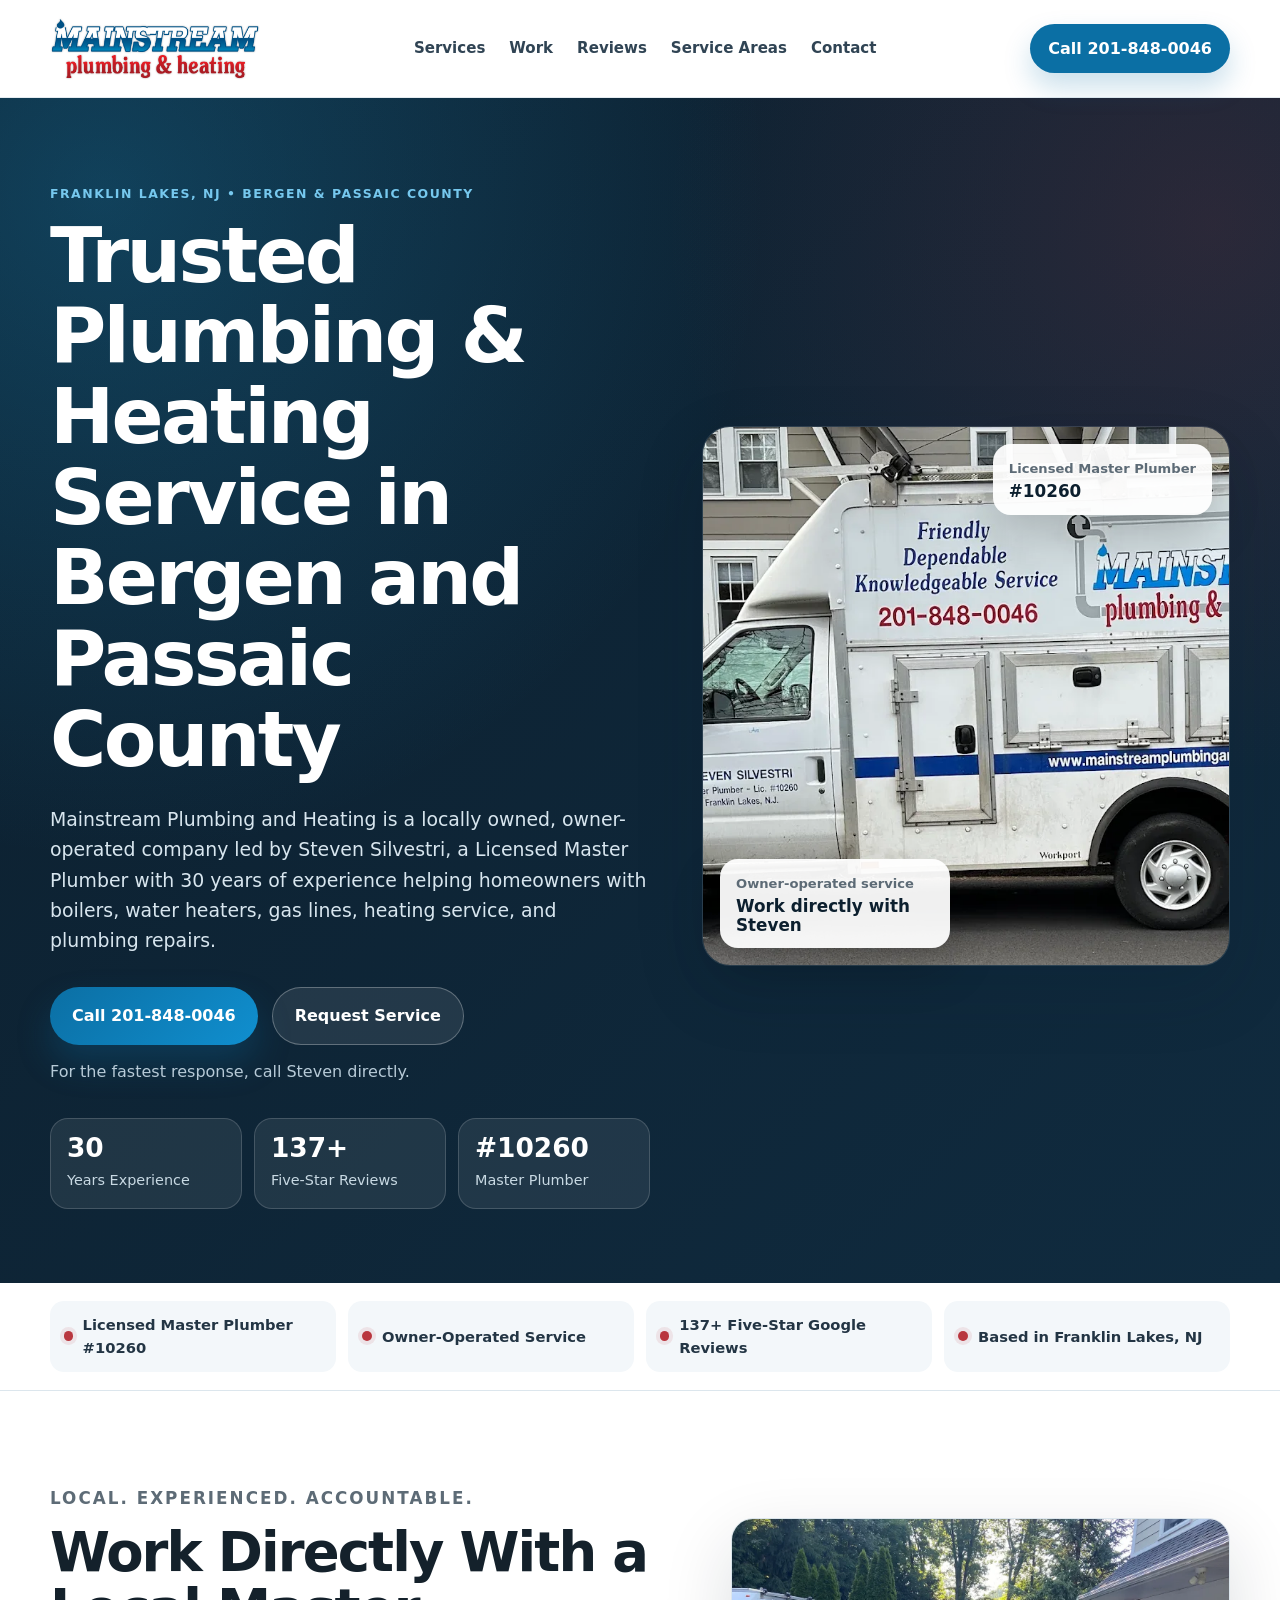
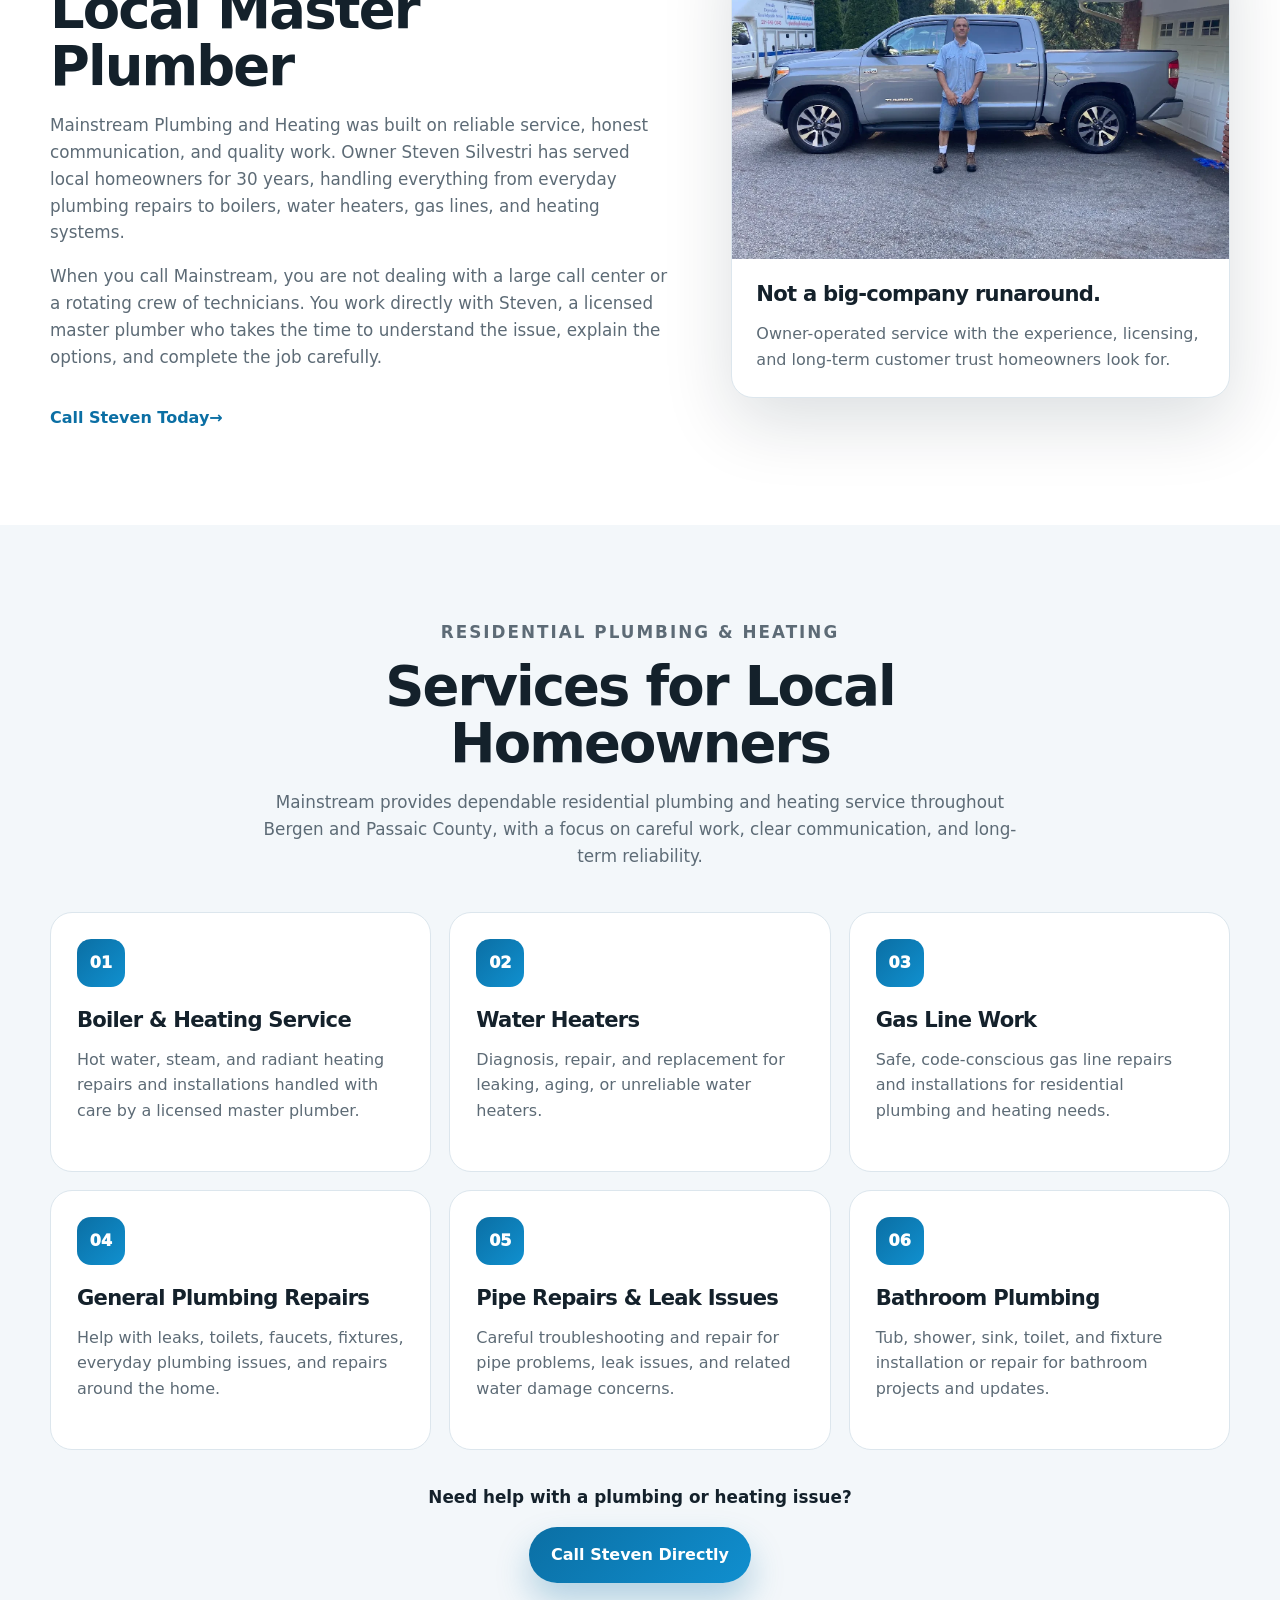
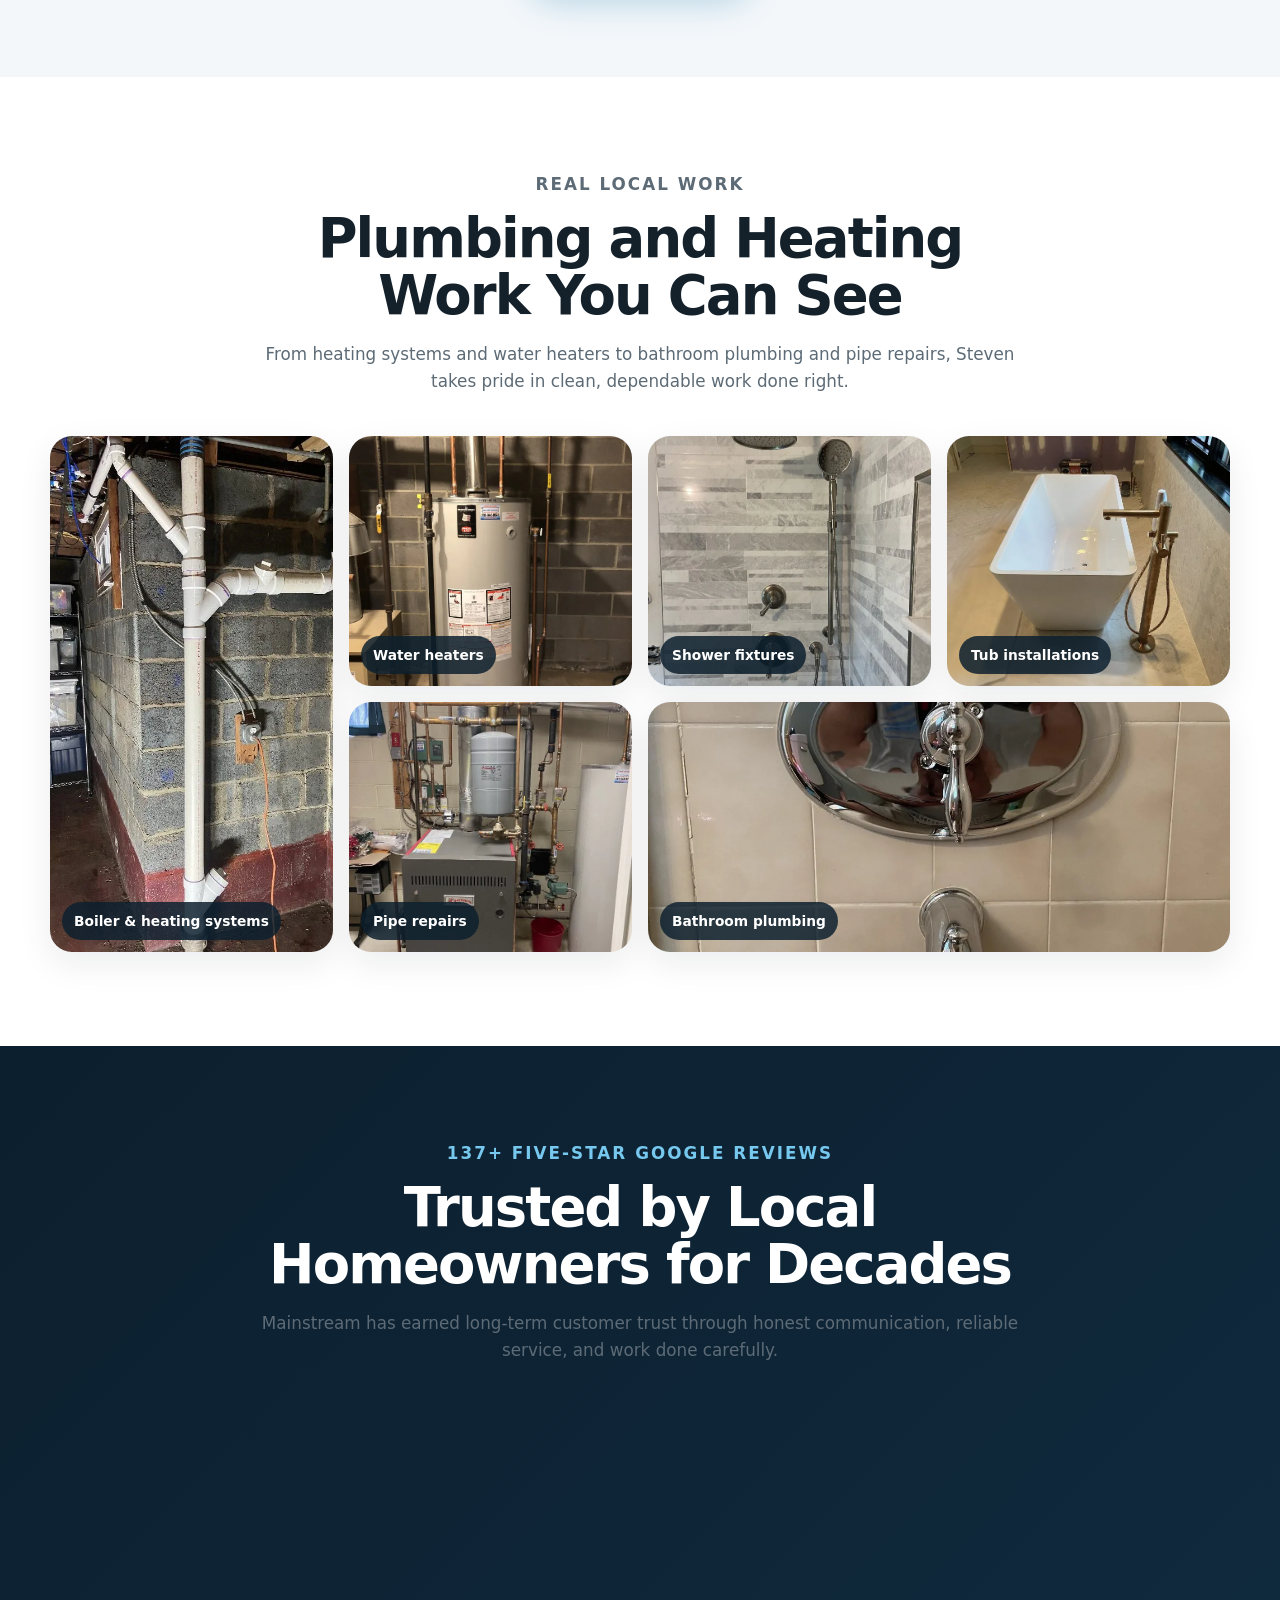
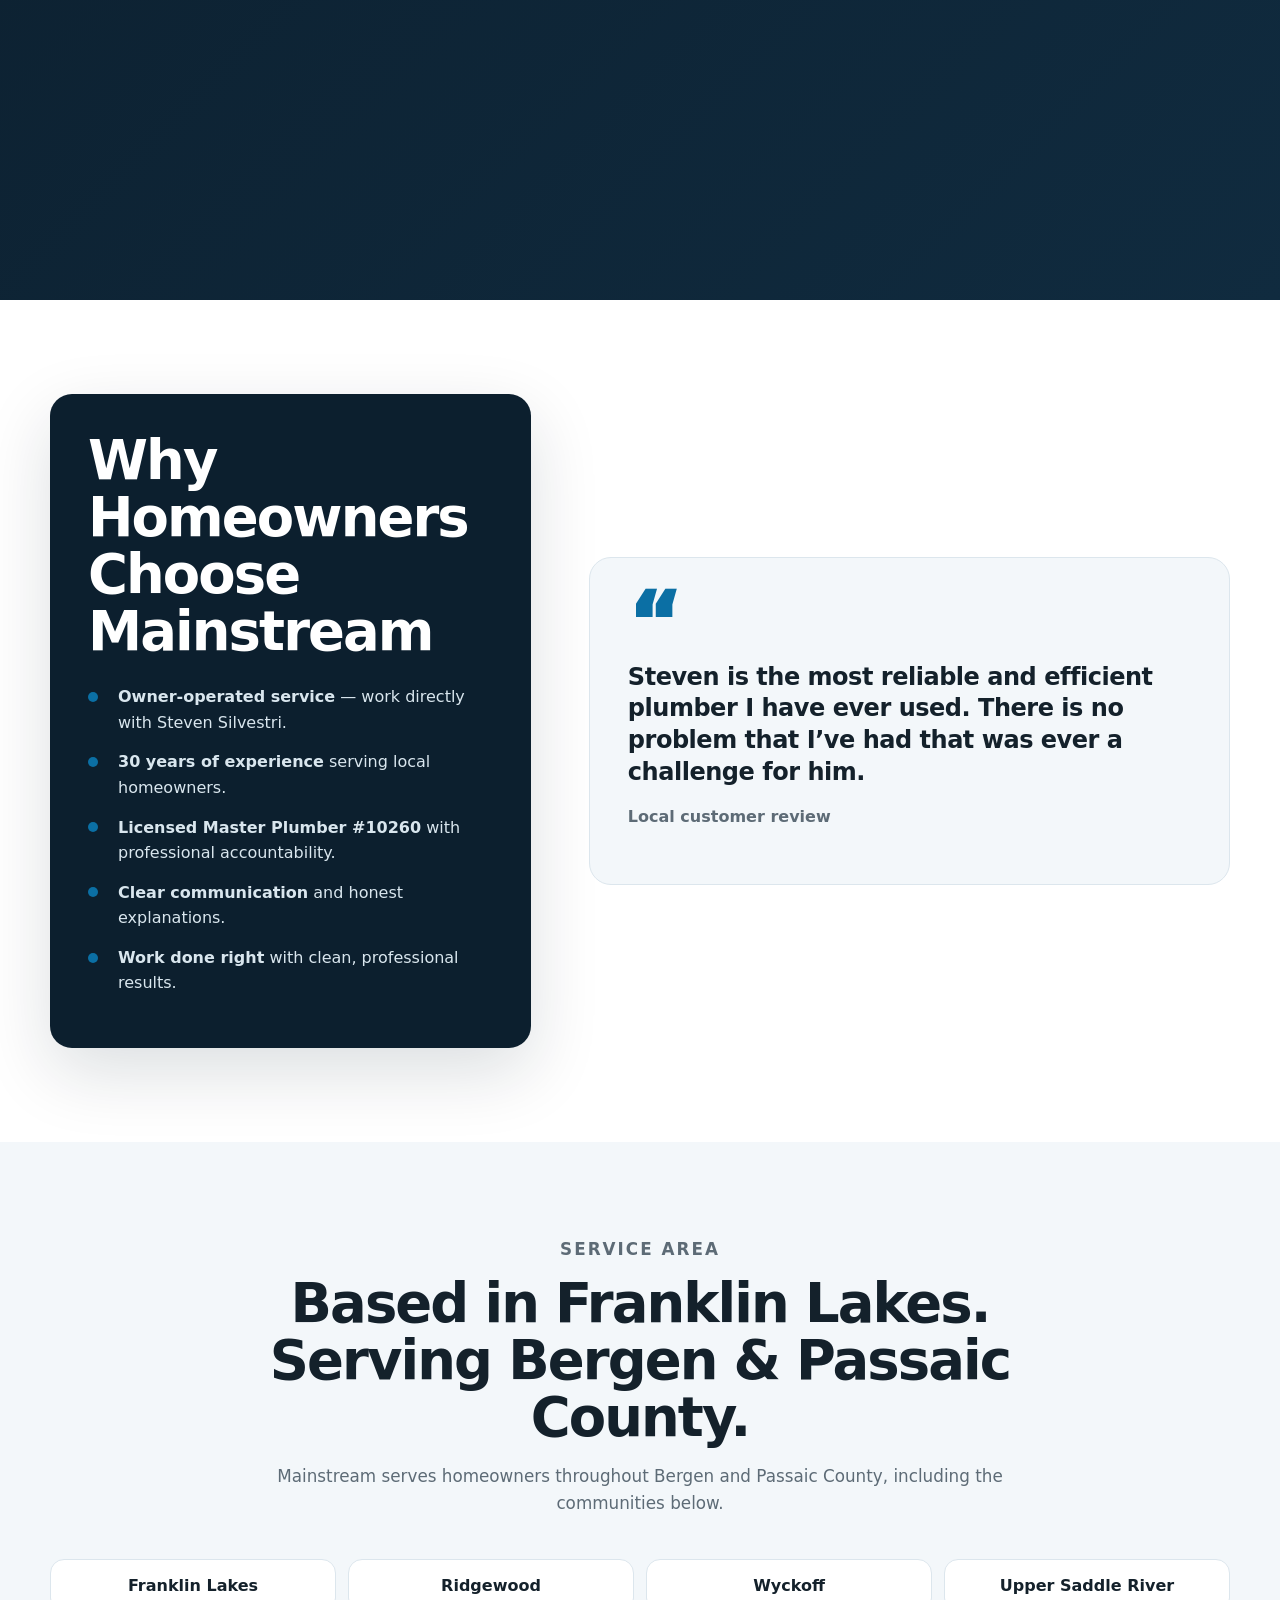
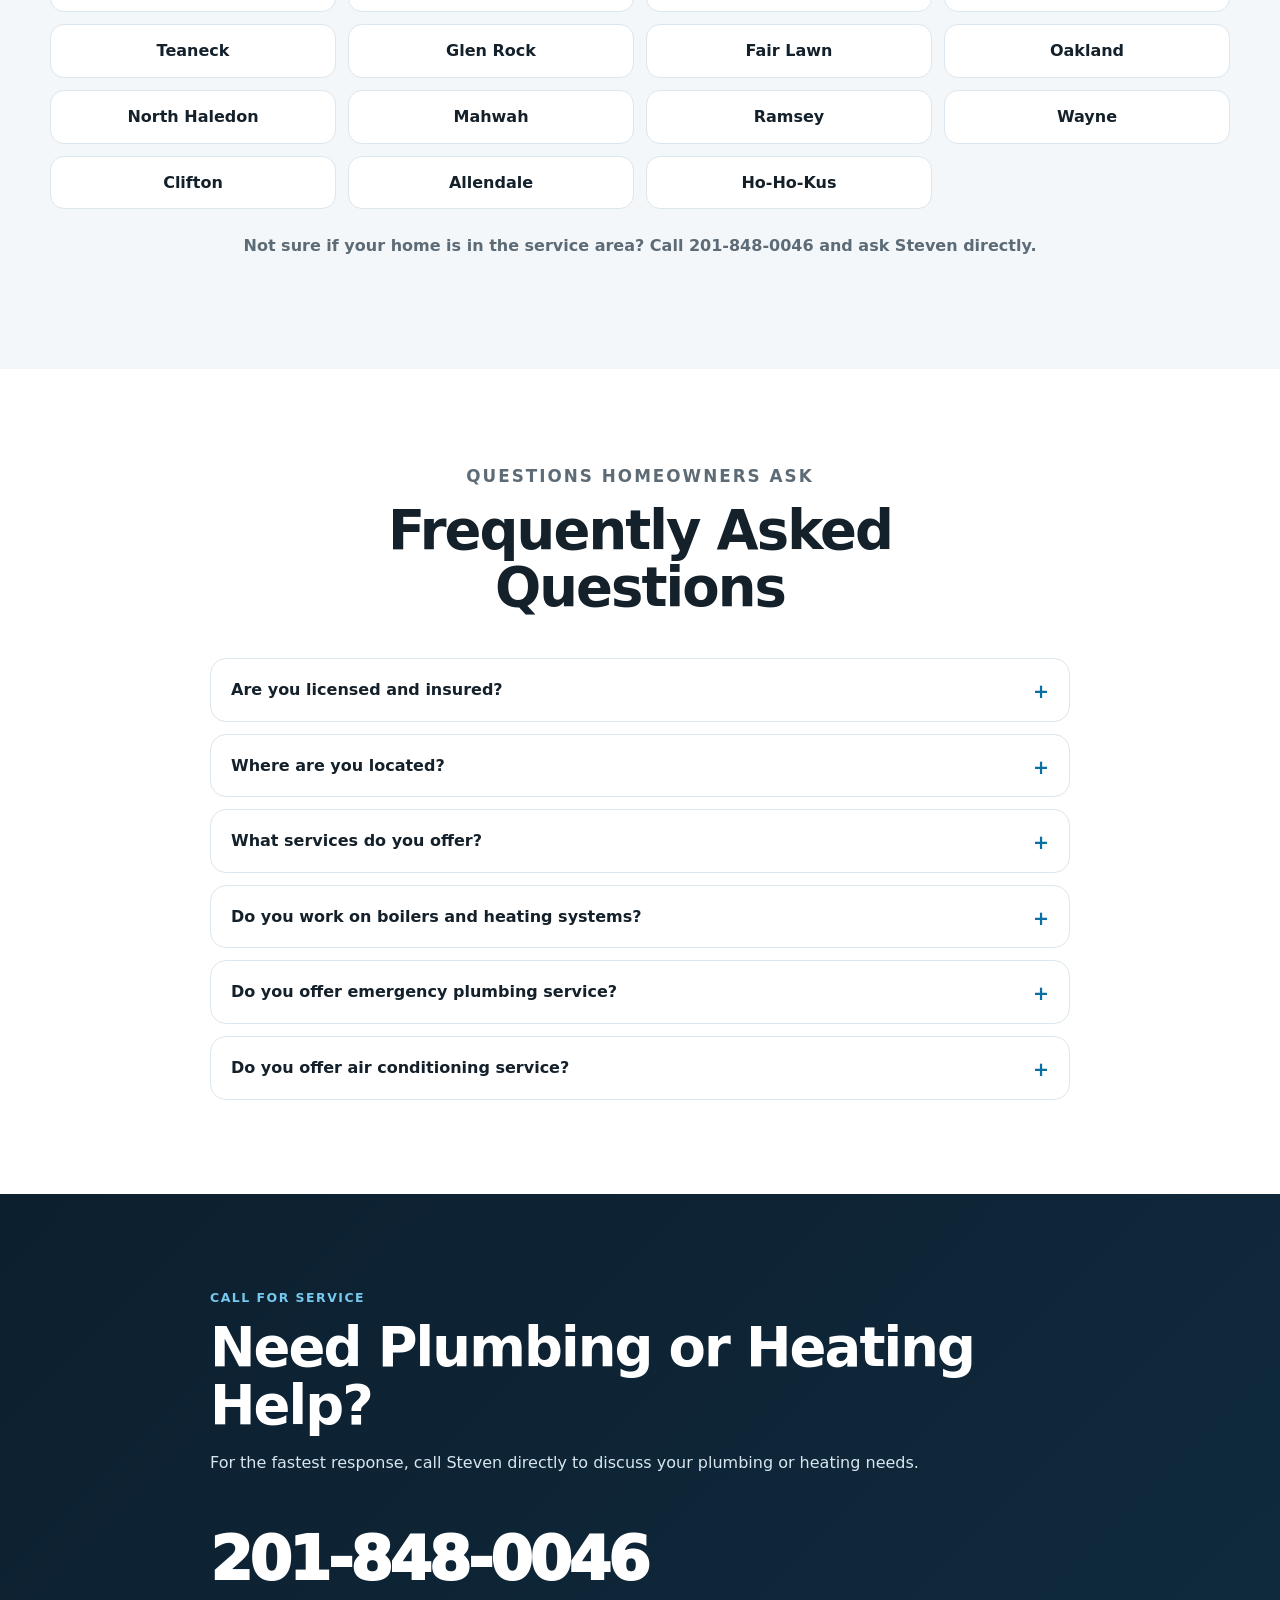
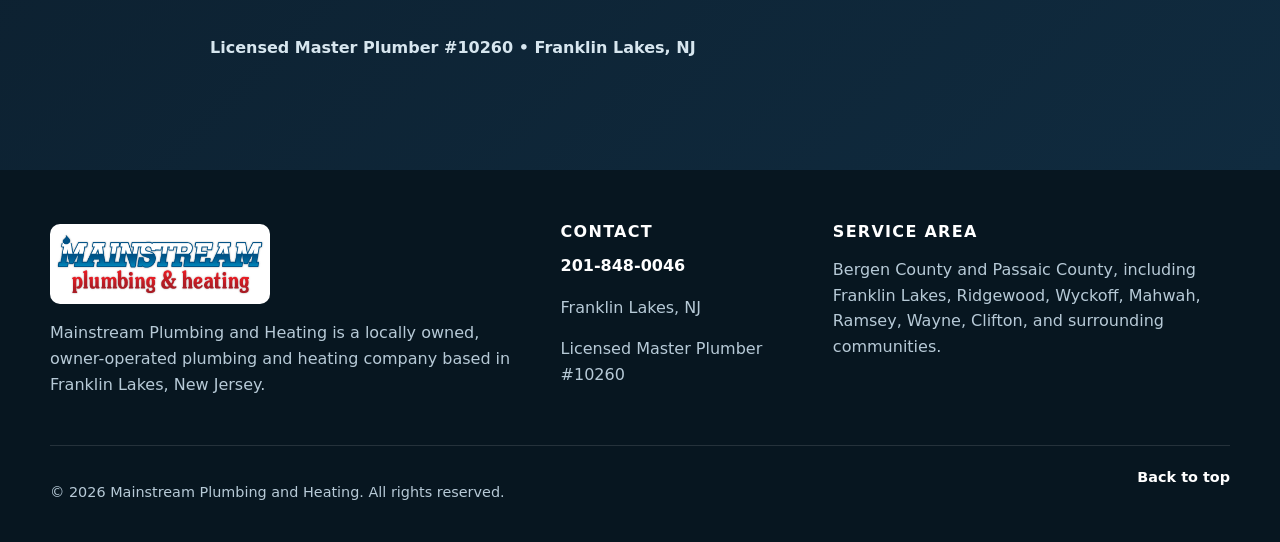
==== commit d7022737: "Remove contact form and expand service towns" ====
--- a/mainstream_site 2/index.html
+++ b/mainstream_site 2/index.html
@@ -28,7 +28,7 @@
       "addressRegion": "NJ",
       "addressCountry": "US"
     },
-    "areaServed": ["Bergen County NJ", "Passaic County NJ", "Franklin Lakes NJ", "Ridgewood NJ", "Wyckoff NJ", "Upper Saddle River NJ", "Teaneck NJ", "Glen Rock NJ", "Fair Lawn NJ", "Oakland NJ", "North Haledon NJ", "Mahwah NJ", "Ramsey NJ", "Wayne NJ", "Clifton NJ"],
+    "areaServed": ["Bergen County NJ", "Passaic County NJ", "Franklin Lakes NJ", "Ridgewood NJ", "Wyckoff NJ", "Upper Saddle River NJ", "Teaneck NJ", "Glen Rock NJ", "Fair Lawn NJ", "Oakland NJ", "North Haledon NJ", "Mahwah NJ", "Ramsey NJ", "Wayne NJ", "Clifton NJ", "Allendale NJ", "Ho-Ho-Kus NJ"],
     "priceRange": "$$",
     "description": "Owner-operated plumbing and heating service based in Franklin Lakes, NJ. Licensed Master Plumber #10260 serving Bergen and Passaic County homeowners."
   }
@@ -280,6 +280,8 @@
           <span class="reveal">Ramsey</span>
           <span class="reveal">Wayne</span>
           <span class="reveal">Clifton</span>
+          <span class="reveal">Allendale</span>
+          <span class="reveal">Ho-Ho-Kus</span>
         </div>
         <p class="area-note reveal">Not sure if your home is in the service area? Call 201-848-0046 and ask Steven directly.</p>
       </div>
@@ -321,50 +323,14 @@
     </section>
 
     <section class="section contact section-dark" id="contact">
-      <div class="container contact-grid">
+      <div class="container narrow">
         <div class="contact-copy reveal">
-          <p class="eyebrow">Request Service</p>
+          <p class="eyebrow">Call for Service</p>
           <h2>Need Plumbing or Heating Help?</h2>
-          <p>For the fastest response, call Steven directly. You can also send a service request and Mainstream will follow up when available.</p>
+          <p>For the fastest response, call Steven directly to discuss your plumbing or heating needs.</p>
           <a class="big-phone" href="tel:12018480046">201-848-0046</a>
           <p class="license-line">Licensed Master Plumber #10260 • Franklin Lakes, NJ</p>
         </div>
-        <form class="contact-form reveal reveal-delay-1" name="service-request" method="POST" data-netlify="true" netlify-honeypot="bot-field" action="/thank-you.html">
-          <input type="hidden" name="form-name" value="service-request">
-          <p class="hidden"><label>Don’t fill this out: <input name="bot-field"></label></p>
-          <div class="form-row">
-            <label for="name">Name</label>
-            <input id="name" name="name" type="text" autocomplete="name" required>
-          </div>
-          <div class="form-row">
-            <label for="phone">Phone Number</label>
-            <input id="phone" name="phone" type="tel" autocomplete="tel" required>
-          </div>
-          <div class="form-row">
-            <label for="town">Town</label>
-            <input id="town" name="town" type="text" autocomplete="address-level2">
-          </div>
-          <div class="form-row">
-            <label for="service">Service Needed</label>
-            <select id="service" name="service">
-              <option value="">Select a service</option>
-              <option>Boiler / heating service</option>
-              <option>Water heater</option>
-              <option>Gas line work</option>
-              <option>General plumbing repair</option>
-              <option>Pipe repair / leak issue</option>
-              <option>Bathroom plumbing</option>
-              <option>Drain cleaning</option>
-              <option>Other</option>
-            </select>
-          </div>
-          <div class="form-row">
-            <label for="message">Message</label>
-            <textarea id="message" name="message" rows="4" placeholder="Briefly describe the issue"></textarea>
-          </div>
-          <button class="btn btn-primary form-button" type="submit">Send Request</button>
-          <p class="form-note">For urgent plumbing or heating issues, calling is recommended.</p>
-        </form>
       </div>
     </section>
   </main>
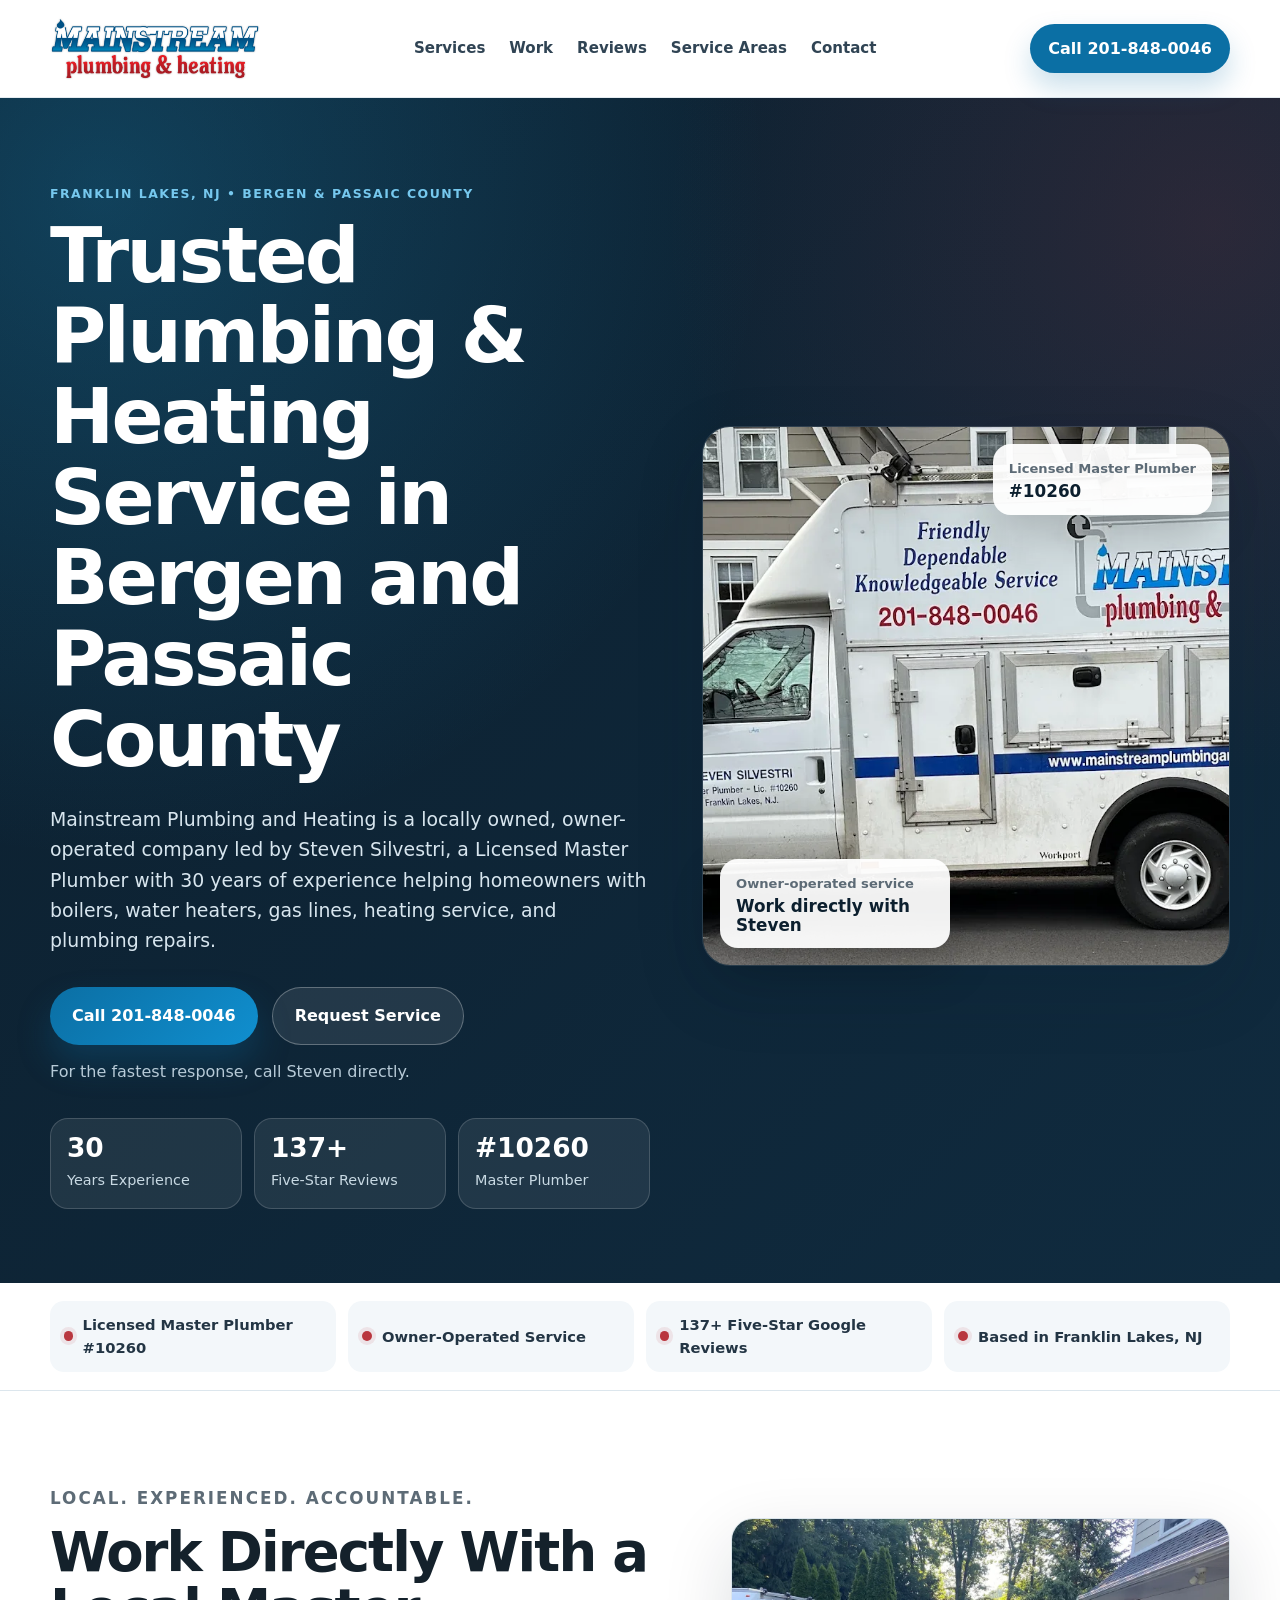
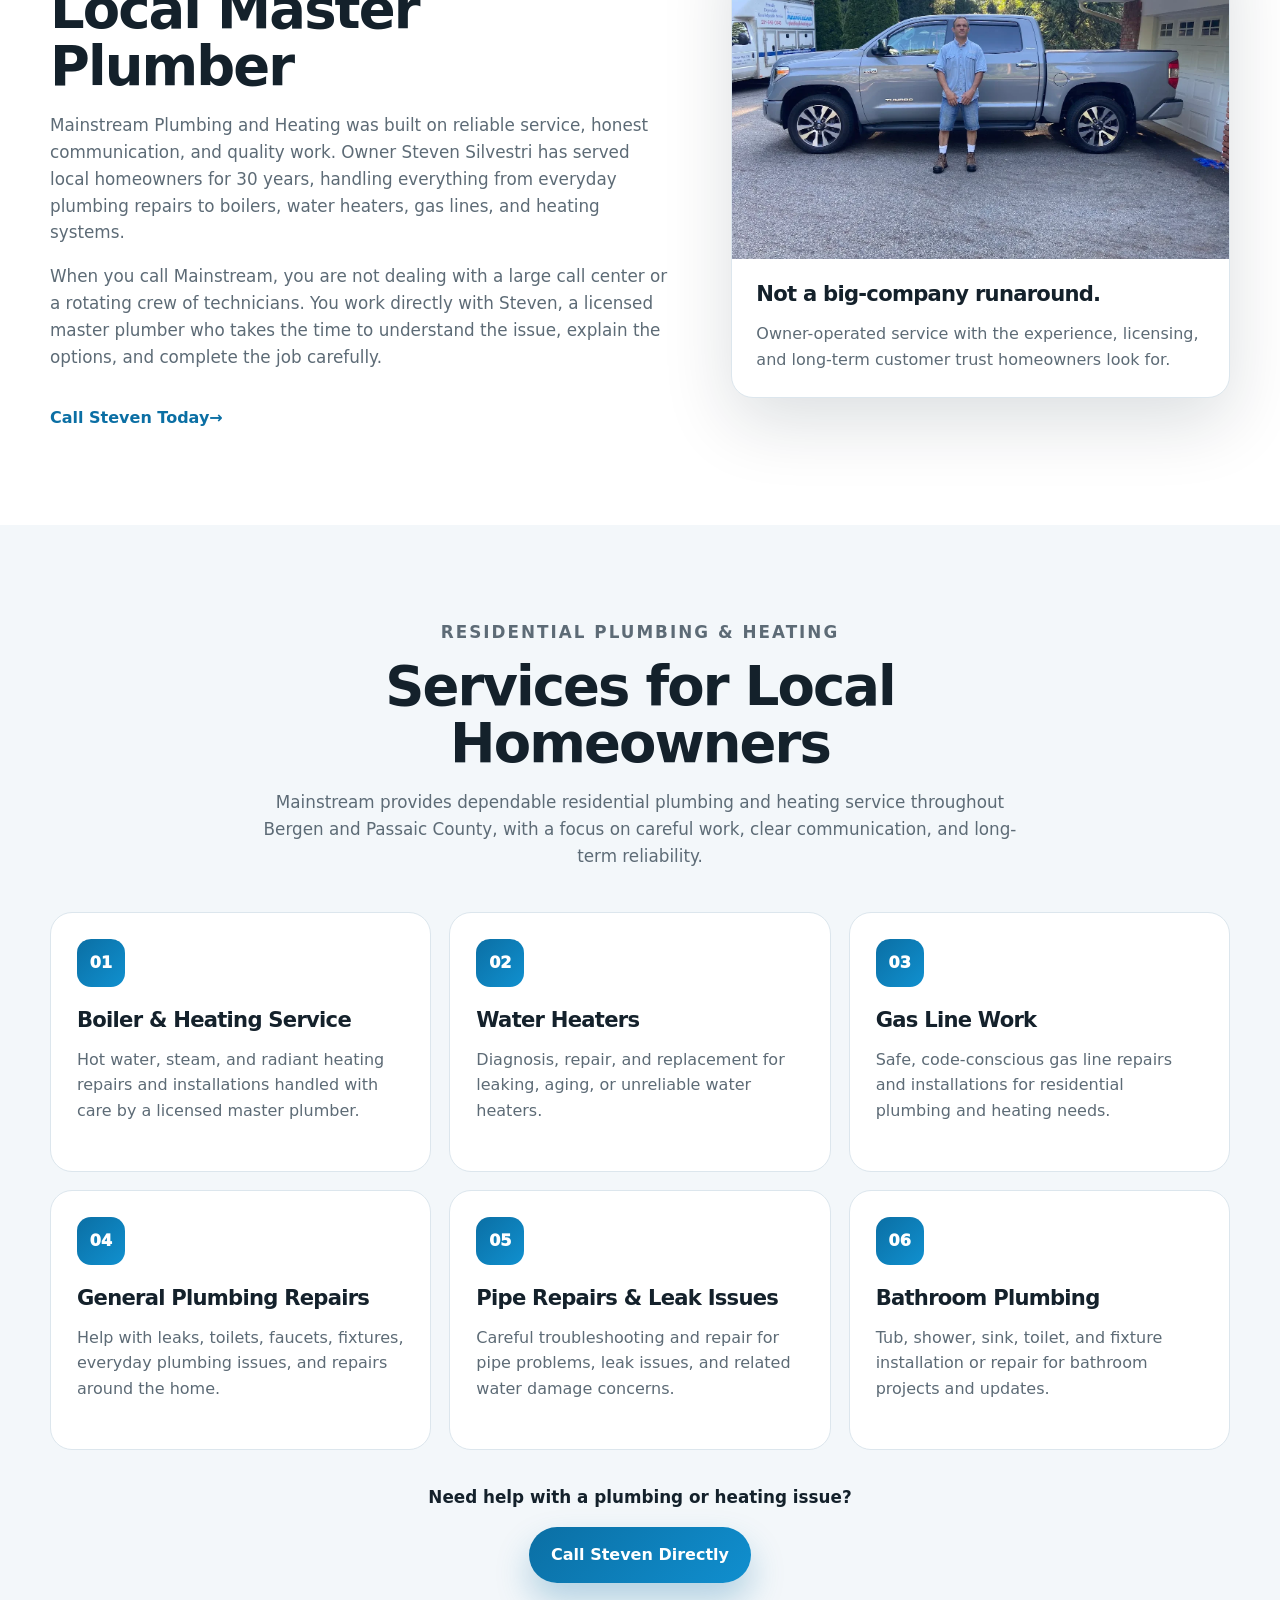
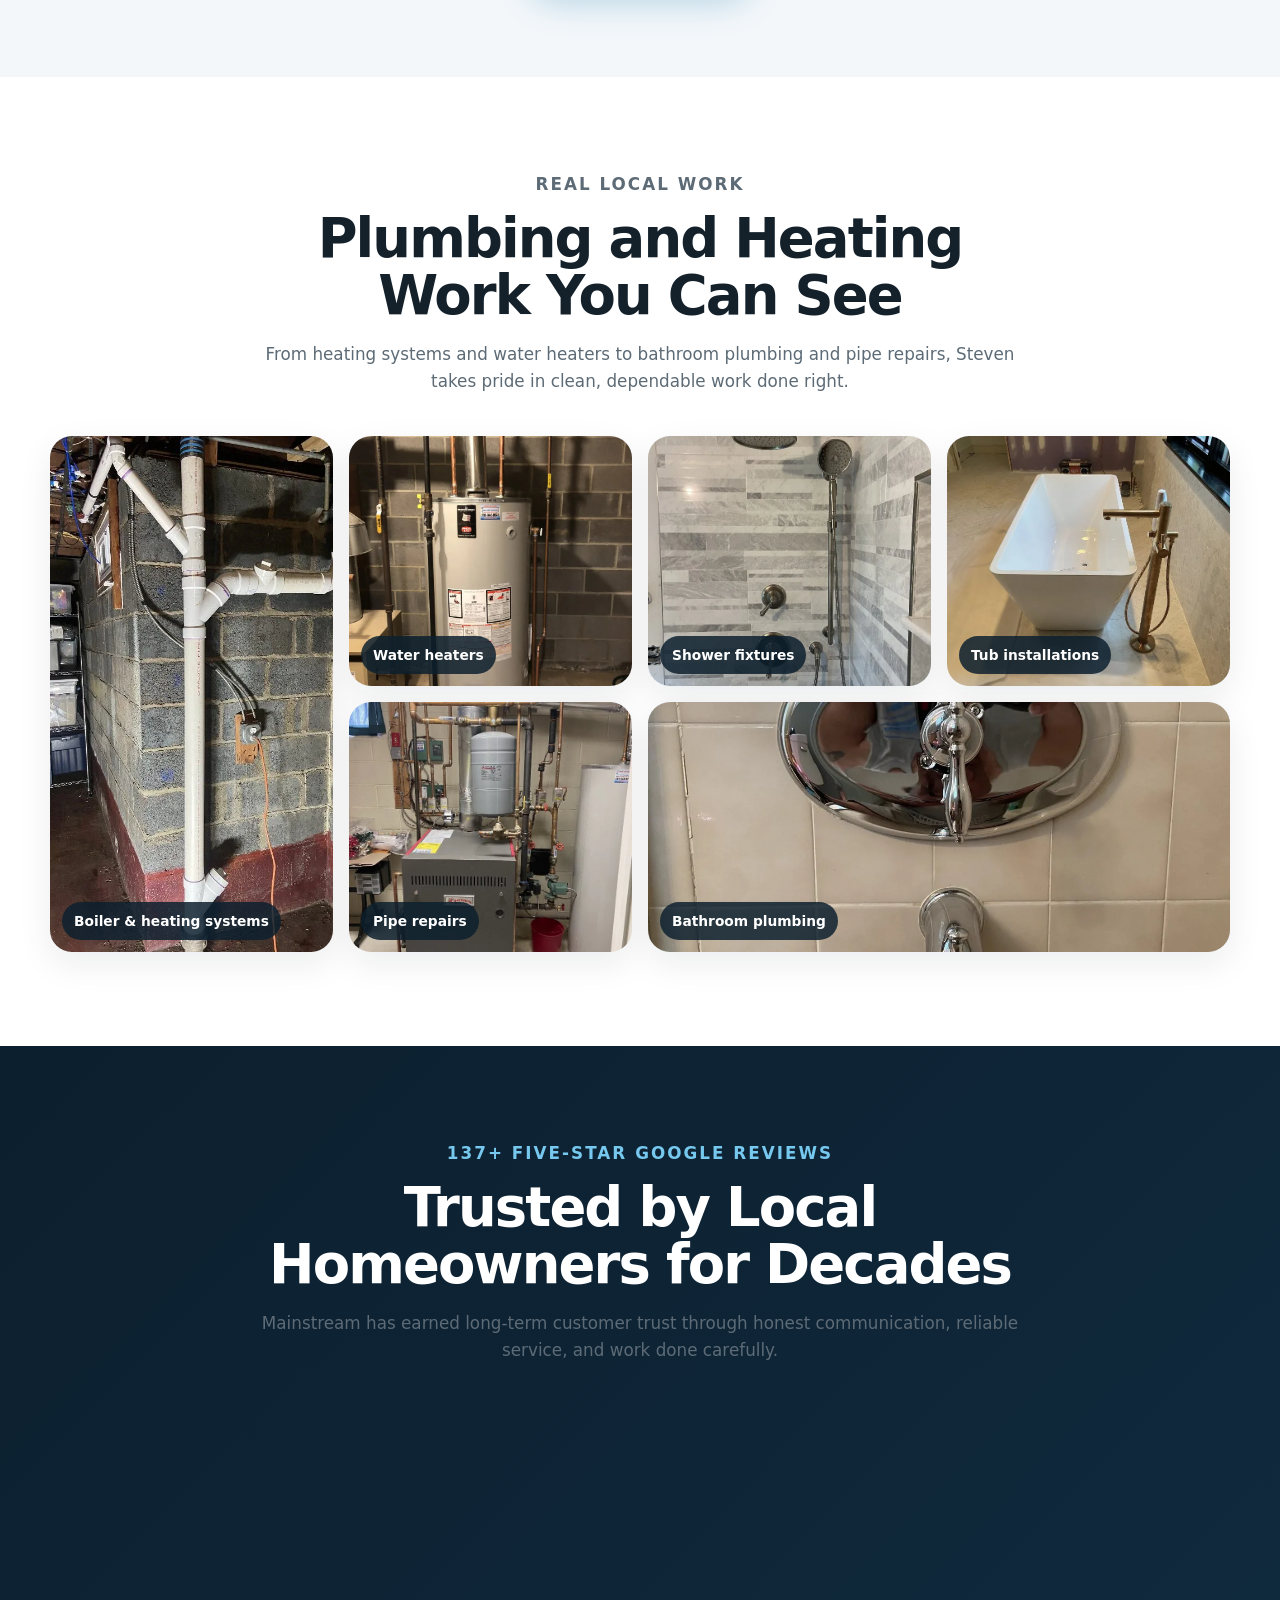
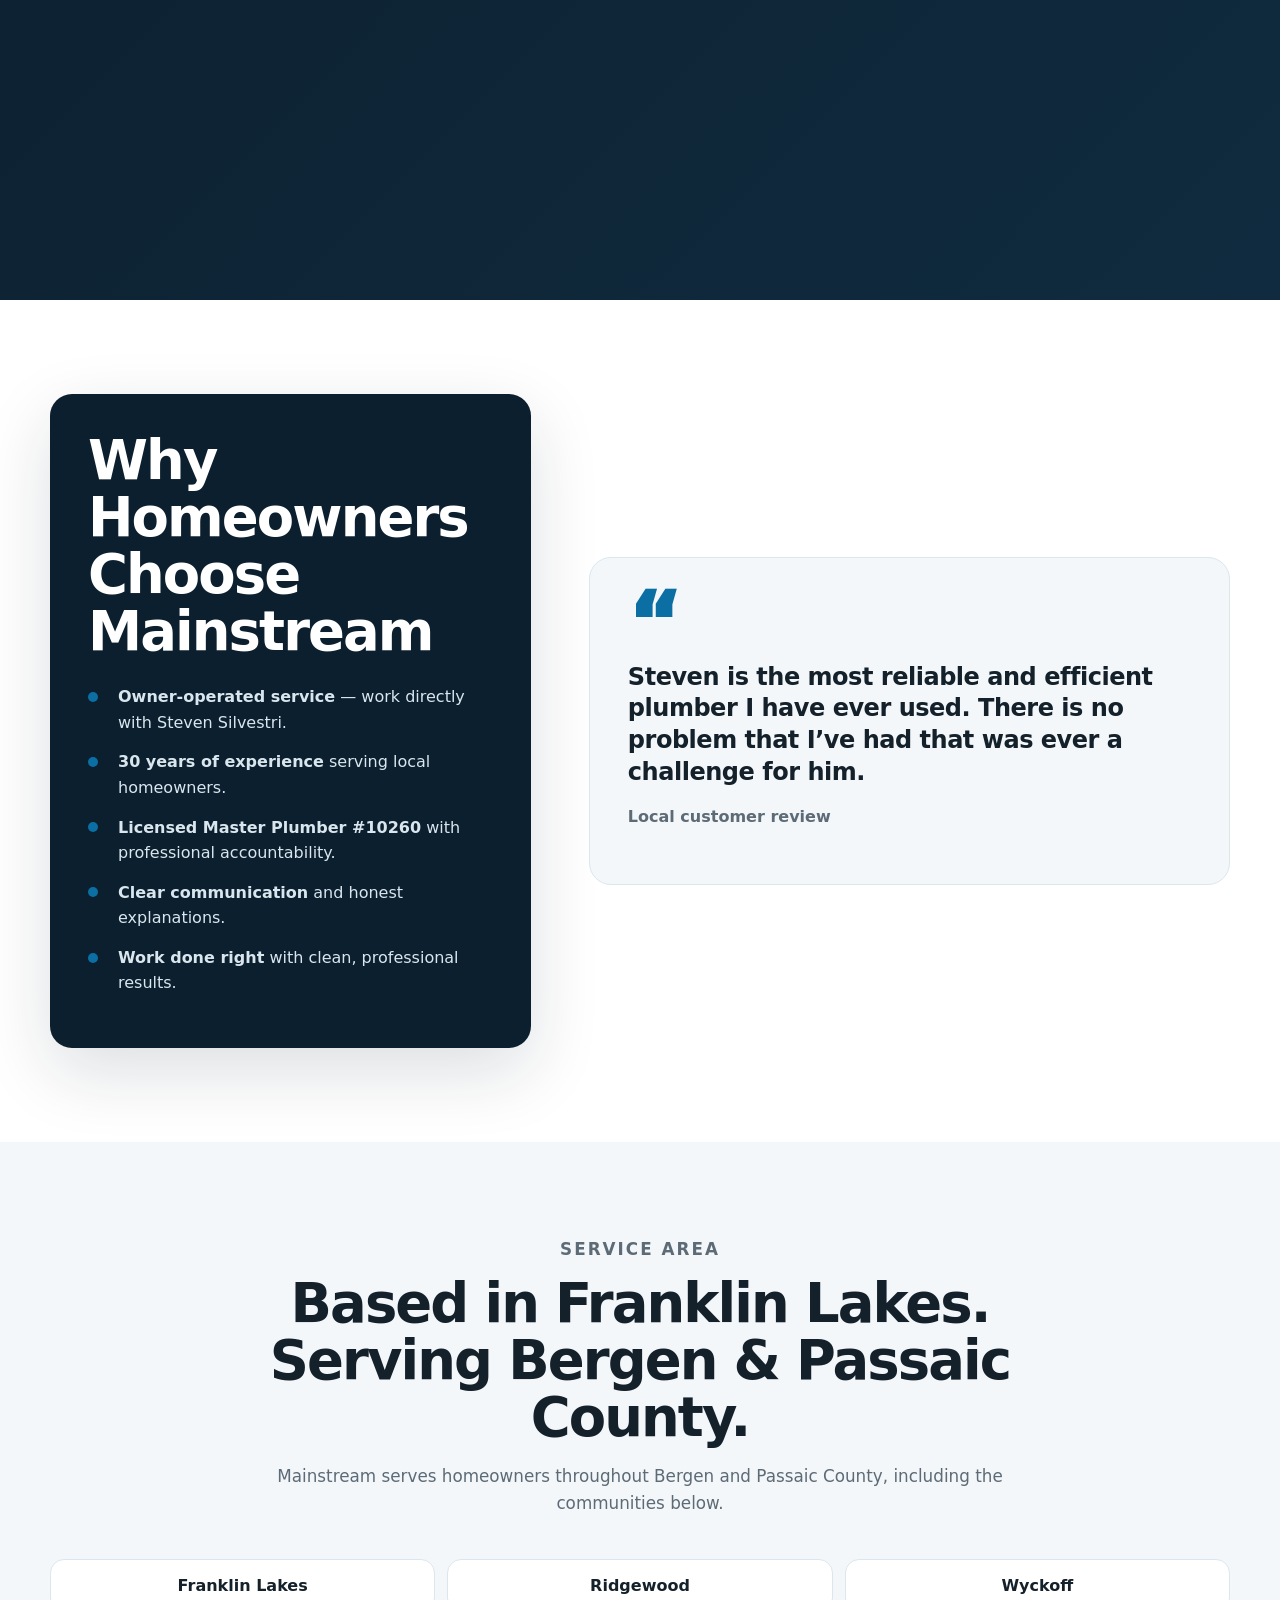
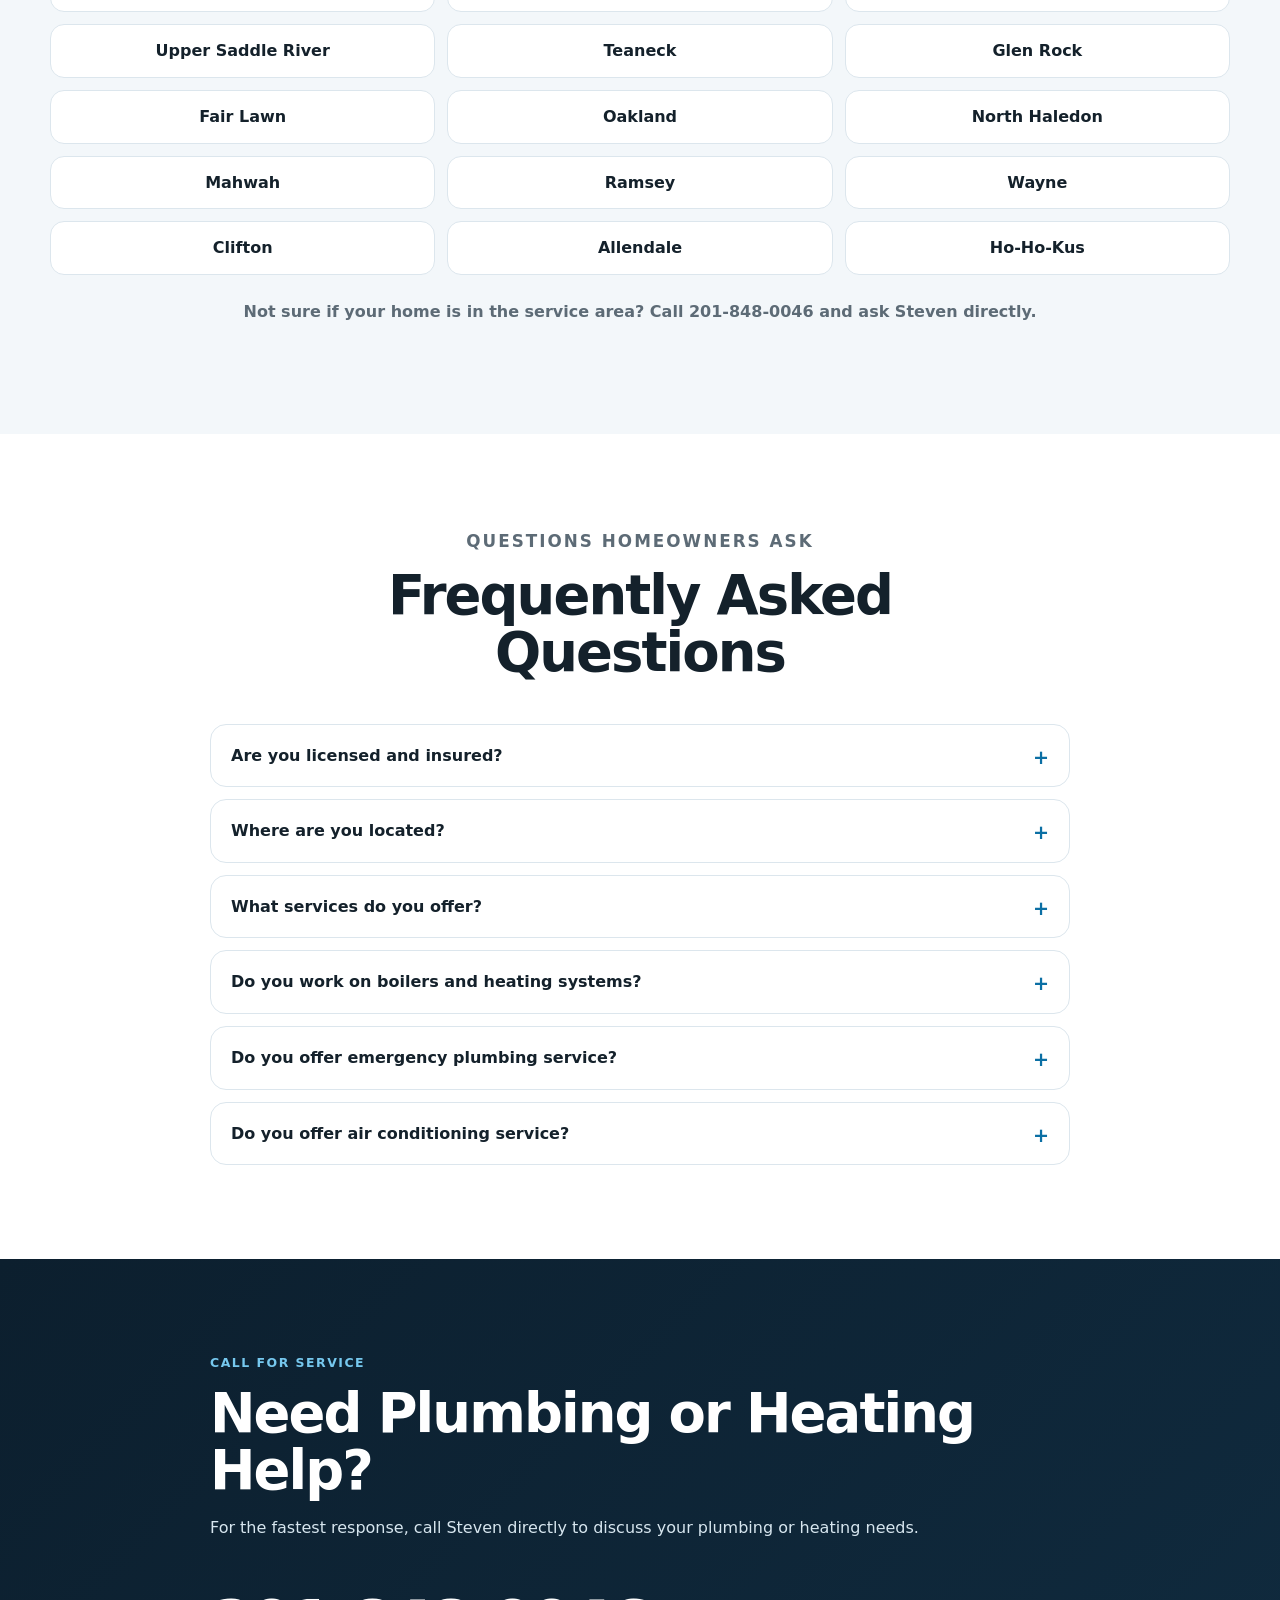
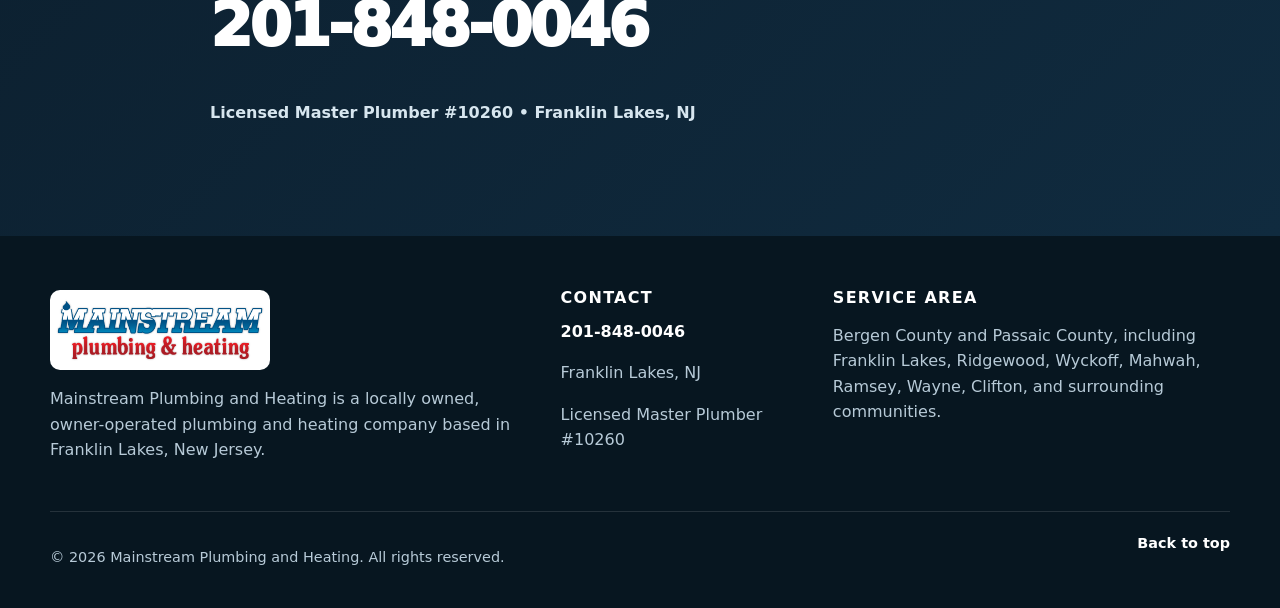
==== commit f7277ba3: "Add Google reviews link" ====
--- a/mainstream_site 2/index.html
+++ b/mainstream_site 2/index.html
@@ -233,8 +233,11 @@
           </article>
         </div>
         <div class="section-cta reveal">
-          <p>Call the local plumber homeowners recommend.</p>
-          <a class="btn btn-light" href="tel:12018480046">Call 201-848-0046</a>
+          <p>See more feedback from local homeowners or call Steven directly.</p>
+          <div class="review-actions">
+            <a class="btn btn-light" href="https://www.google.com/maps/search/?api=1&amp;query=Mainstream+Plumbing+%26+Heating%2C+561+Blueberry+Place%2C+Franklin+Lakes%2C+NJ+07417" target="_blank" rel="noopener noreferrer">Read Reviews on Google</a>
+            <a class="btn btn-primary" href="tel:12018480046">Call 201-848-0046</a>
+          </div>
         </div>
       </div>
     </section>
--- a/mainstream_site 2/styles.css
+++ b/mainstream_site 2/styles.css
@@ -35,3 +35,4 @@
 @media (max-width:980px){.desktop-nav,.header-call{display:none}.menu-toggle{display:block}.mobile-nav.is-open{display:block}.brand img{width:185px}.hero-grid,.split-grid,.split-grid.reverse,.contact-grid{grid-template-columns:1fr}.hero{padding-top:56px}.hero-media img{height:390px}.trust-grid{grid-template-columns:repeat(2,1fr)}.services-grid,.reviews-grid{grid-template-columns:repeat(2,1fr)}.gallery{grid-template-columns:repeat(2,1fr);grid-auto-rows:230px}.town-grid{grid-template-columns:repeat(2,1fr)}.footer-grid{grid-template-columns:1fr}}
 @media (max-width:640px){.container,.narrow{width:min(100% - 28px,var(--container))}.section{padding:70px 0}.hero-actions{display:grid}.btn{width:100%}.stat-row{grid-template-columns:1fr}.hero-media img{height:320px;border-radius:20px}.floating-card{display:none}.trust-grid,.services-grid,.reviews-grid,.town-grid{grid-template-columns:1fr}.gallery{grid-template-columns:1fr;grid-auto-rows:260px}.gallery-large,.gallery-wide{grid-column:auto;grid-row:auto}.about-card img{height:260px}.quote-panel blockquote{font-size:1.18rem}.footer-bottom{display:block}.sticky-call{display:block}.site-footer{padding-bottom:84px}.mobile-nav{max-height:calc(100vh - 80px);overflow:auto}}
 @media (prefers-reduced-motion:reduce){html{scroll-behavior:auto}*,*::before,*::after{animation-duration:.01ms!important;animation-iteration-count:1!important;scroll-behavior:auto!important;transition-duration:.01ms!important}.reveal{opacity:1;transform:none}}
+@media (min-width:641px){.town-grid{grid-template-columns:repeat(3,1fr)}}
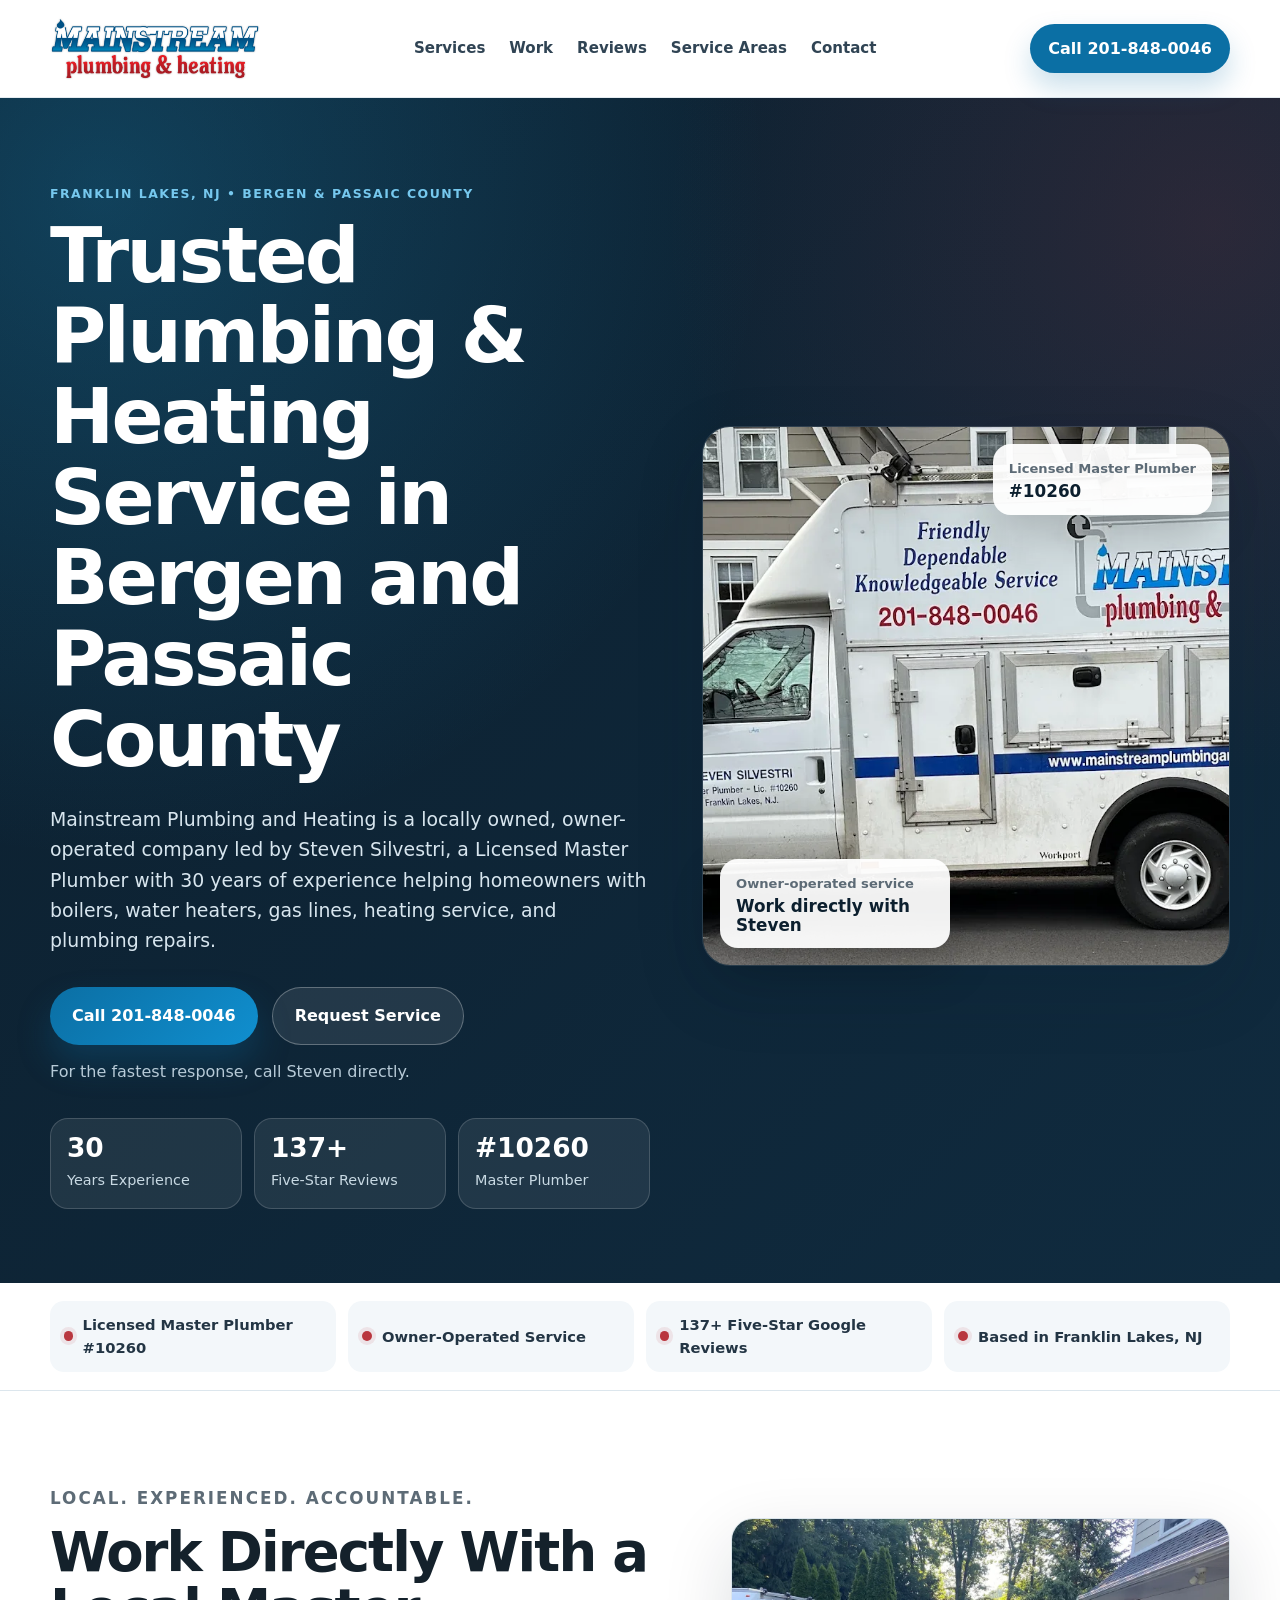
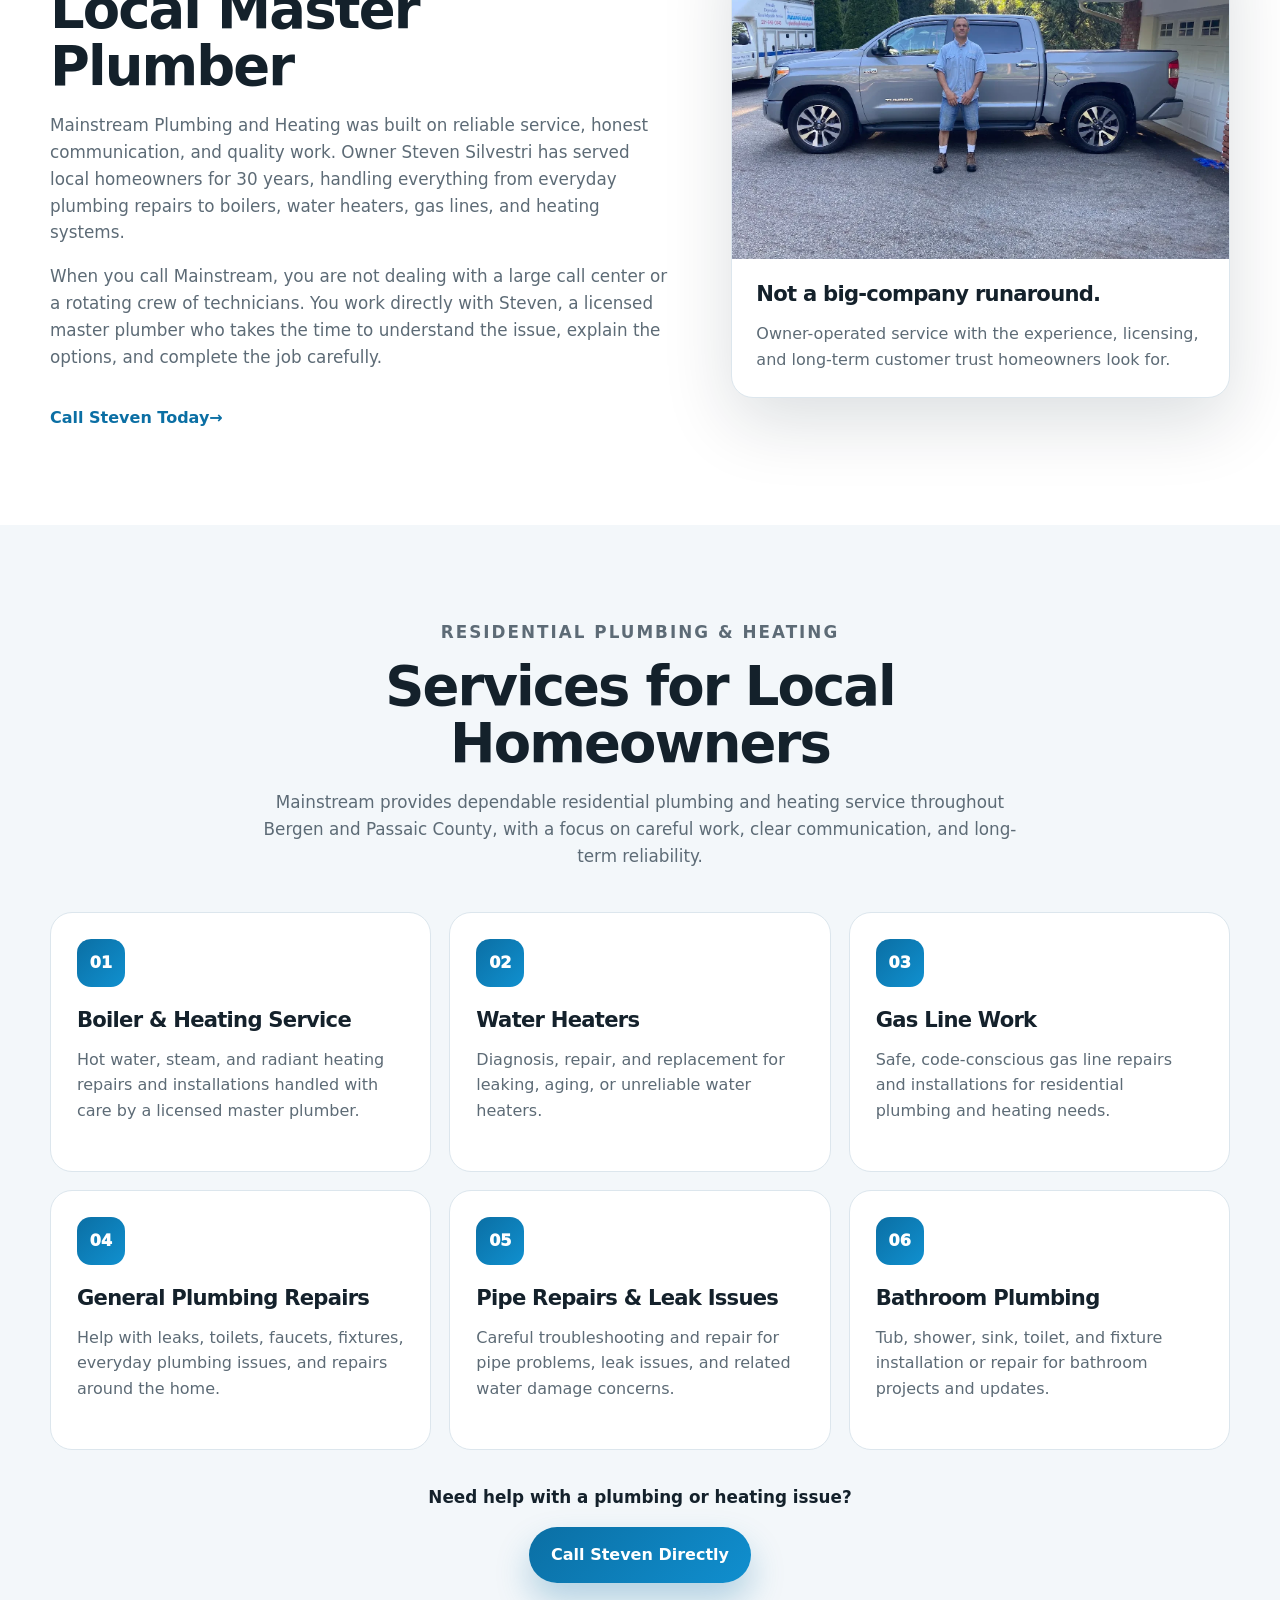
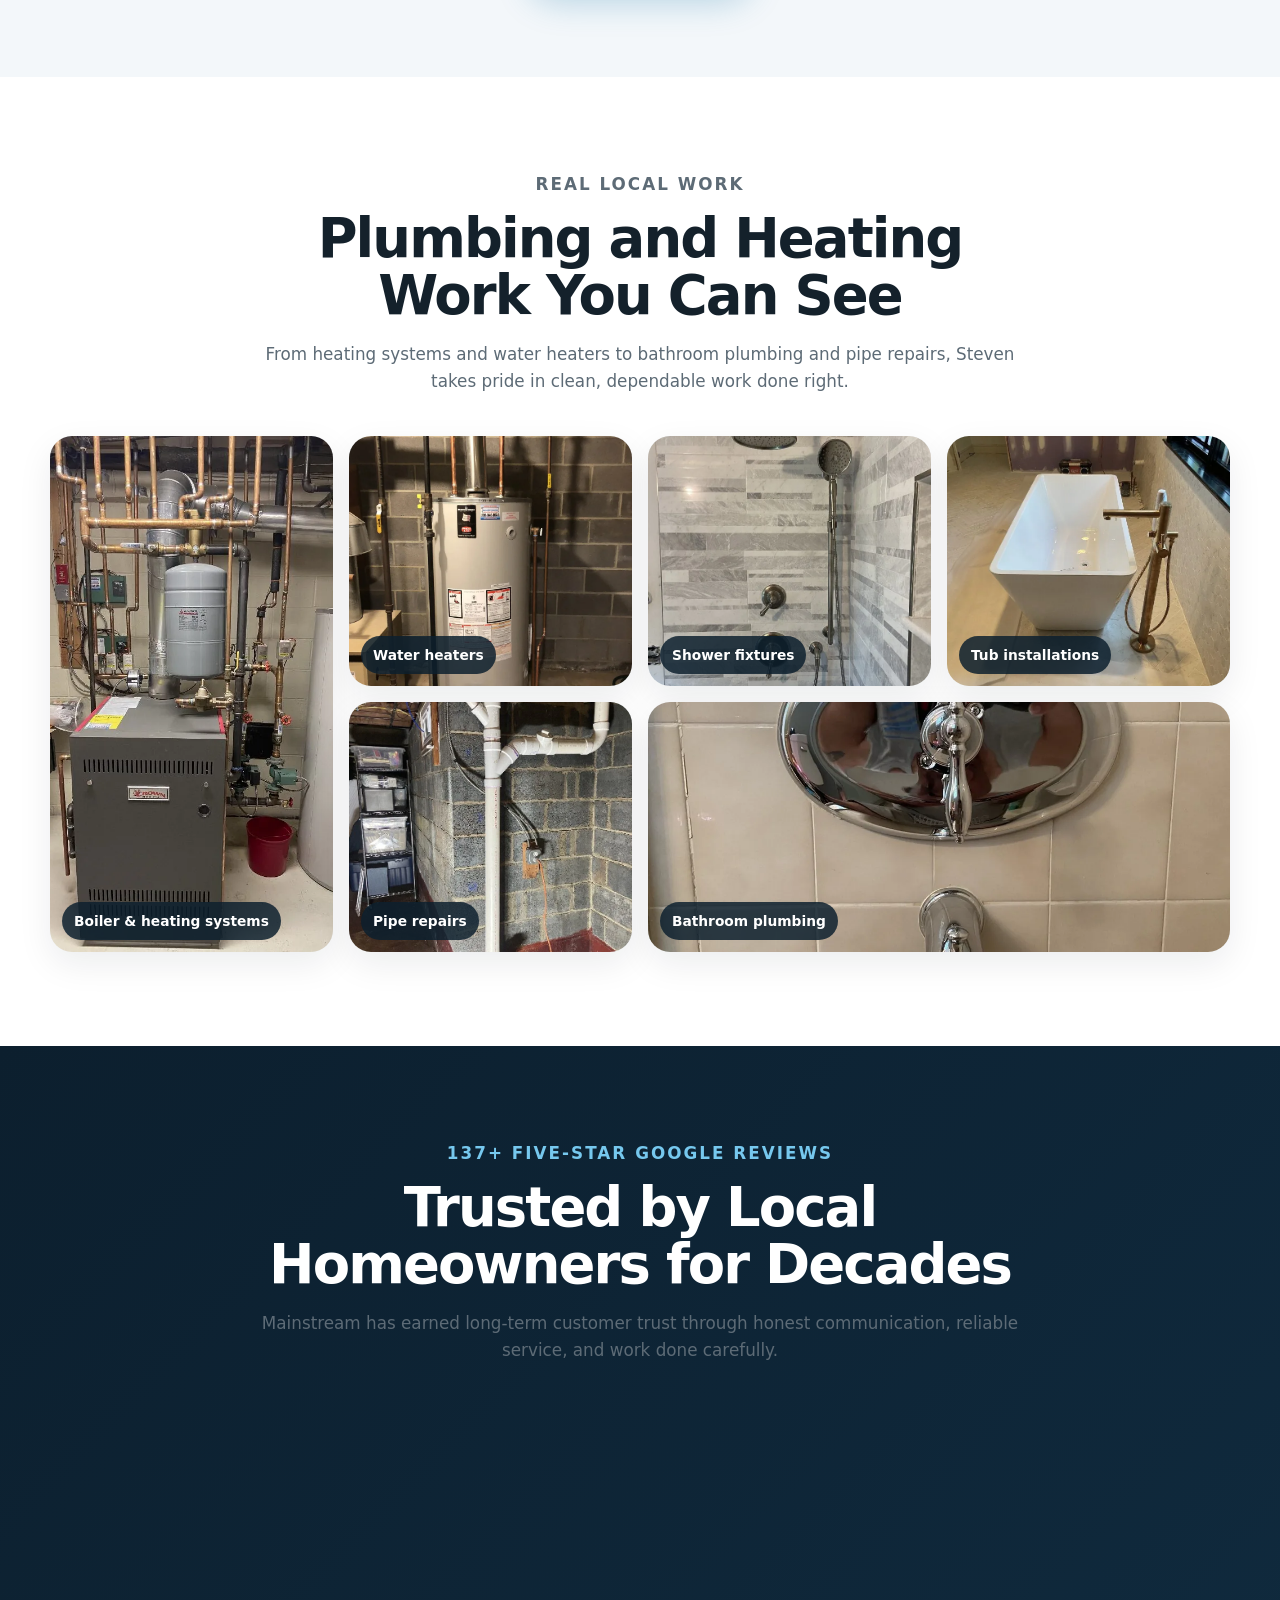
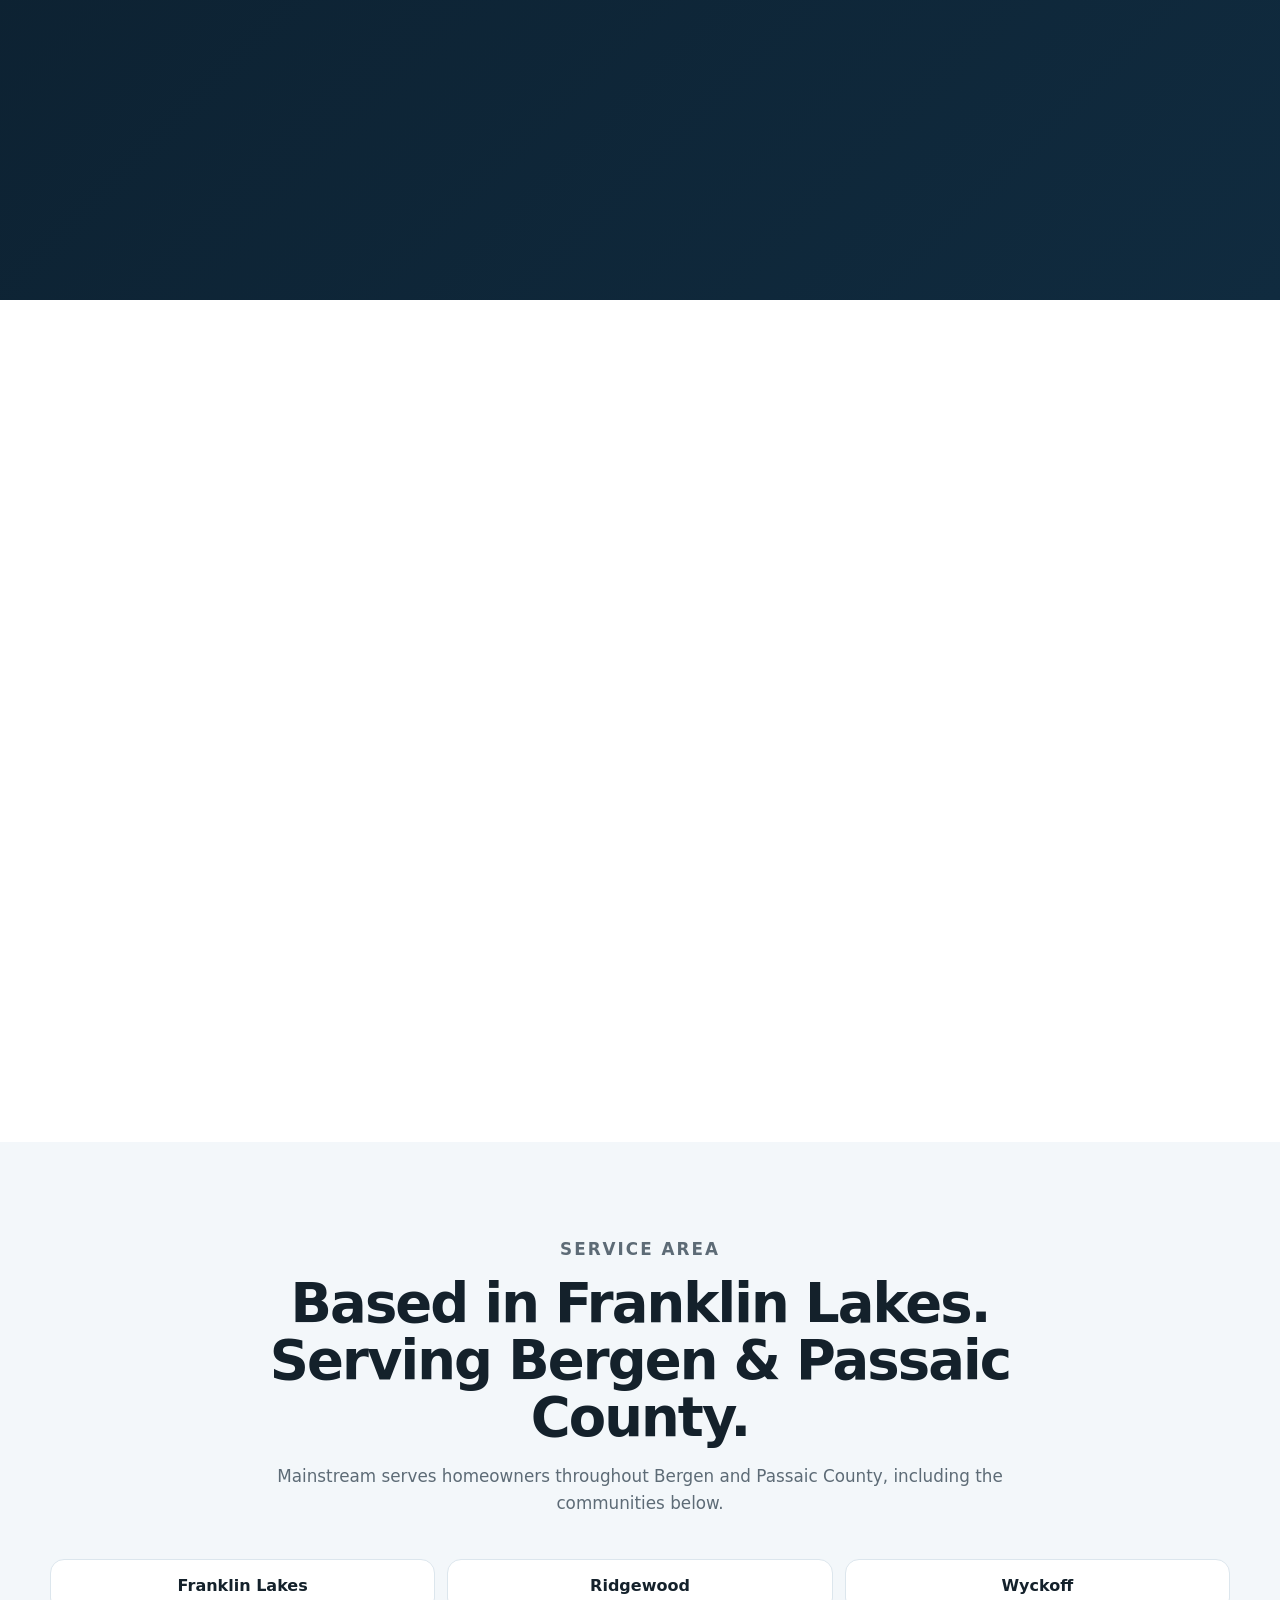
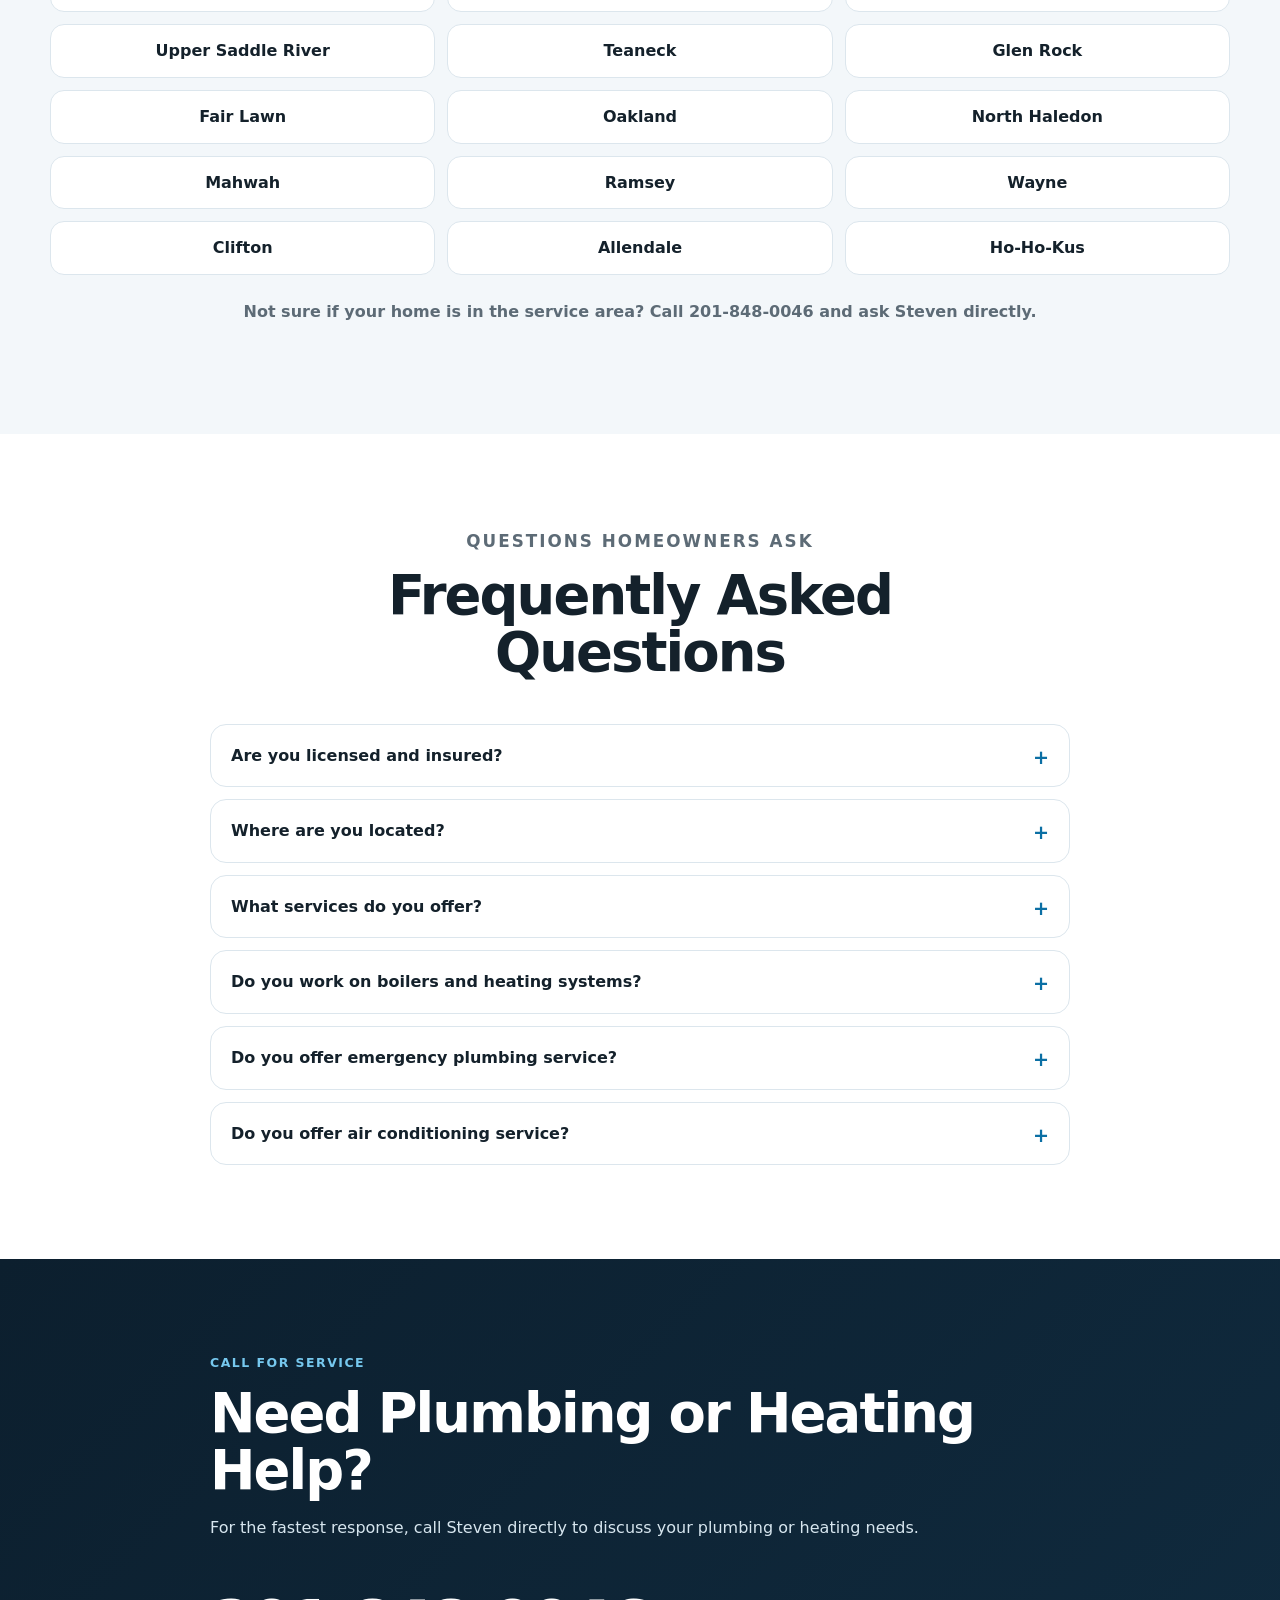
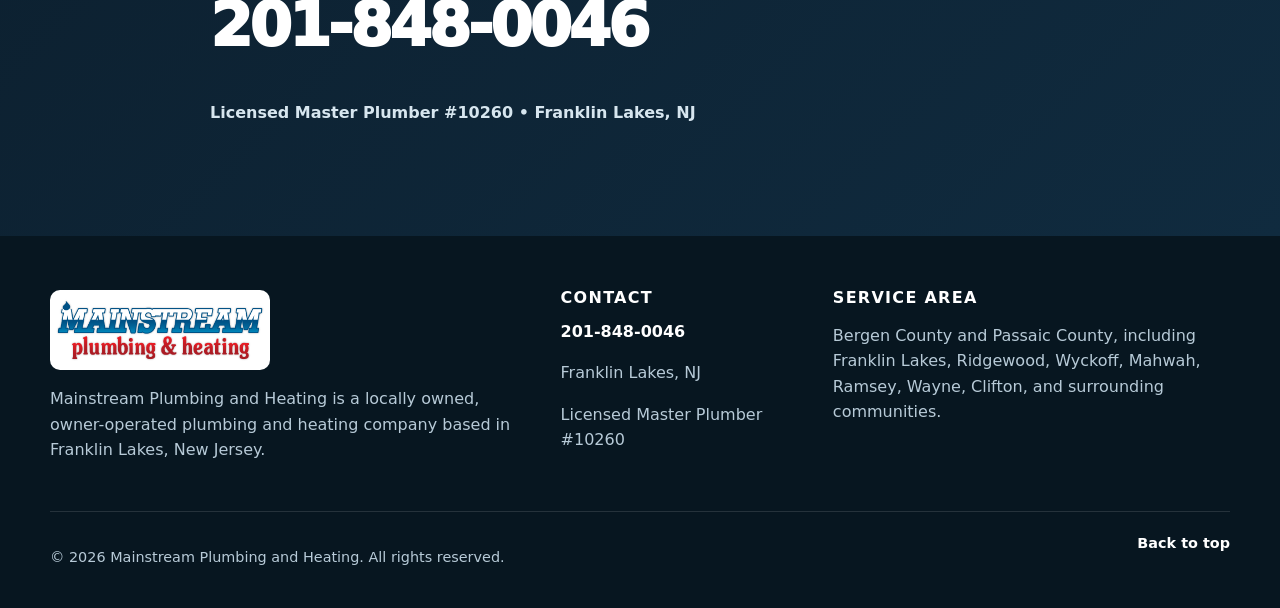
==== commit 6afd0db5: "Correct gallery image placement" ====
--- a/mainstream_site 2/index.html
+++ b/mainstream_site 2/index.html
@@ -180,7 +180,7 @@
         </div>
         <div class="gallery reveal-group">
           <figure class="gallery-item gallery-large reveal">
-            <img src="assets/boiler.webp" alt="Boiler and heating system serviced by Mainstream Plumbing and Heating" width="693" height="923" loading="lazy">
+            <img src="assets/pipe-repair.webp" alt="Boiler and heating system serviced by Mainstream Plumbing and Heating" width="688" height="919" loading="lazy">
             <figcaption>Boiler & heating systems</figcaption>
           </figure>
           <figure class="gallery-item reveal">
@@ -196,7 +196,7 @@
             <figcaption>Tub installations</figcaption>
           </figure>
           <figure class="gallery-item reveal">
-            <img src="assets/pipe-repair.webp" alt="Basement pipe repair and plumbing work" width="688" height="919" loading="lazy">
+            <img src="assets/boiler.webp" alt="Basement pipe repair and plumbing work" width="693" height="923" loading="lazy">
             <figcaption>Pipe repairs</figcaption>
           </figure>
           <figure class="gallery-item gallery-wide reveal">
--- a/mainstream_site 2/styles.css
+++ b/mainstream_site 2/styles.css
@@ -36,3 +36,4 @@
 @media (max-width:640px){.container,.narrow{width:min(100% - 28px,var(--container))}.section{padding:70px 0}.hero-actions{display:grid}.btn{width:100%}.stat-row{grid-template-columns:1fr}.hero-media img{height:320px;border-radius:20px}.floating-card{display:none}.trust-grid,.services-grid,.reviews-grid,.town-grid{grid-template-columns:1fr}.gallery{grid-template-columns:1fr;grid-auto-rows:260px}.gallery-large,.gallery-wide{grid-column:auto;grid-row:auto}.about-card img{height:260px}.quote-panel blockquote{font-size:1.18rem}.footer-bottom{display:block}.sticky-call{display:block}.site-footer{padding-bottom:84px}.mobile-nav{max-height:calc(100vh - 80px);overflow:auto}}
 @media (prefers-reduced-motion:reduce){html{scroll-behavior:auto}*,*::before,*::after{animation-duration:.01ms!important;animation-iteration-count:1!important;scroll-behavior:auto!important;transition-duration:.01ms!important}.reveal{opacity:1;transform:none}}
 @media (min-width:641px){.town-grid{grid-template-columns:repeat(3,1fr)}}
+.review-actions{display:flex;justify-content:center;gap:14px;flex-wrap:wrap}
